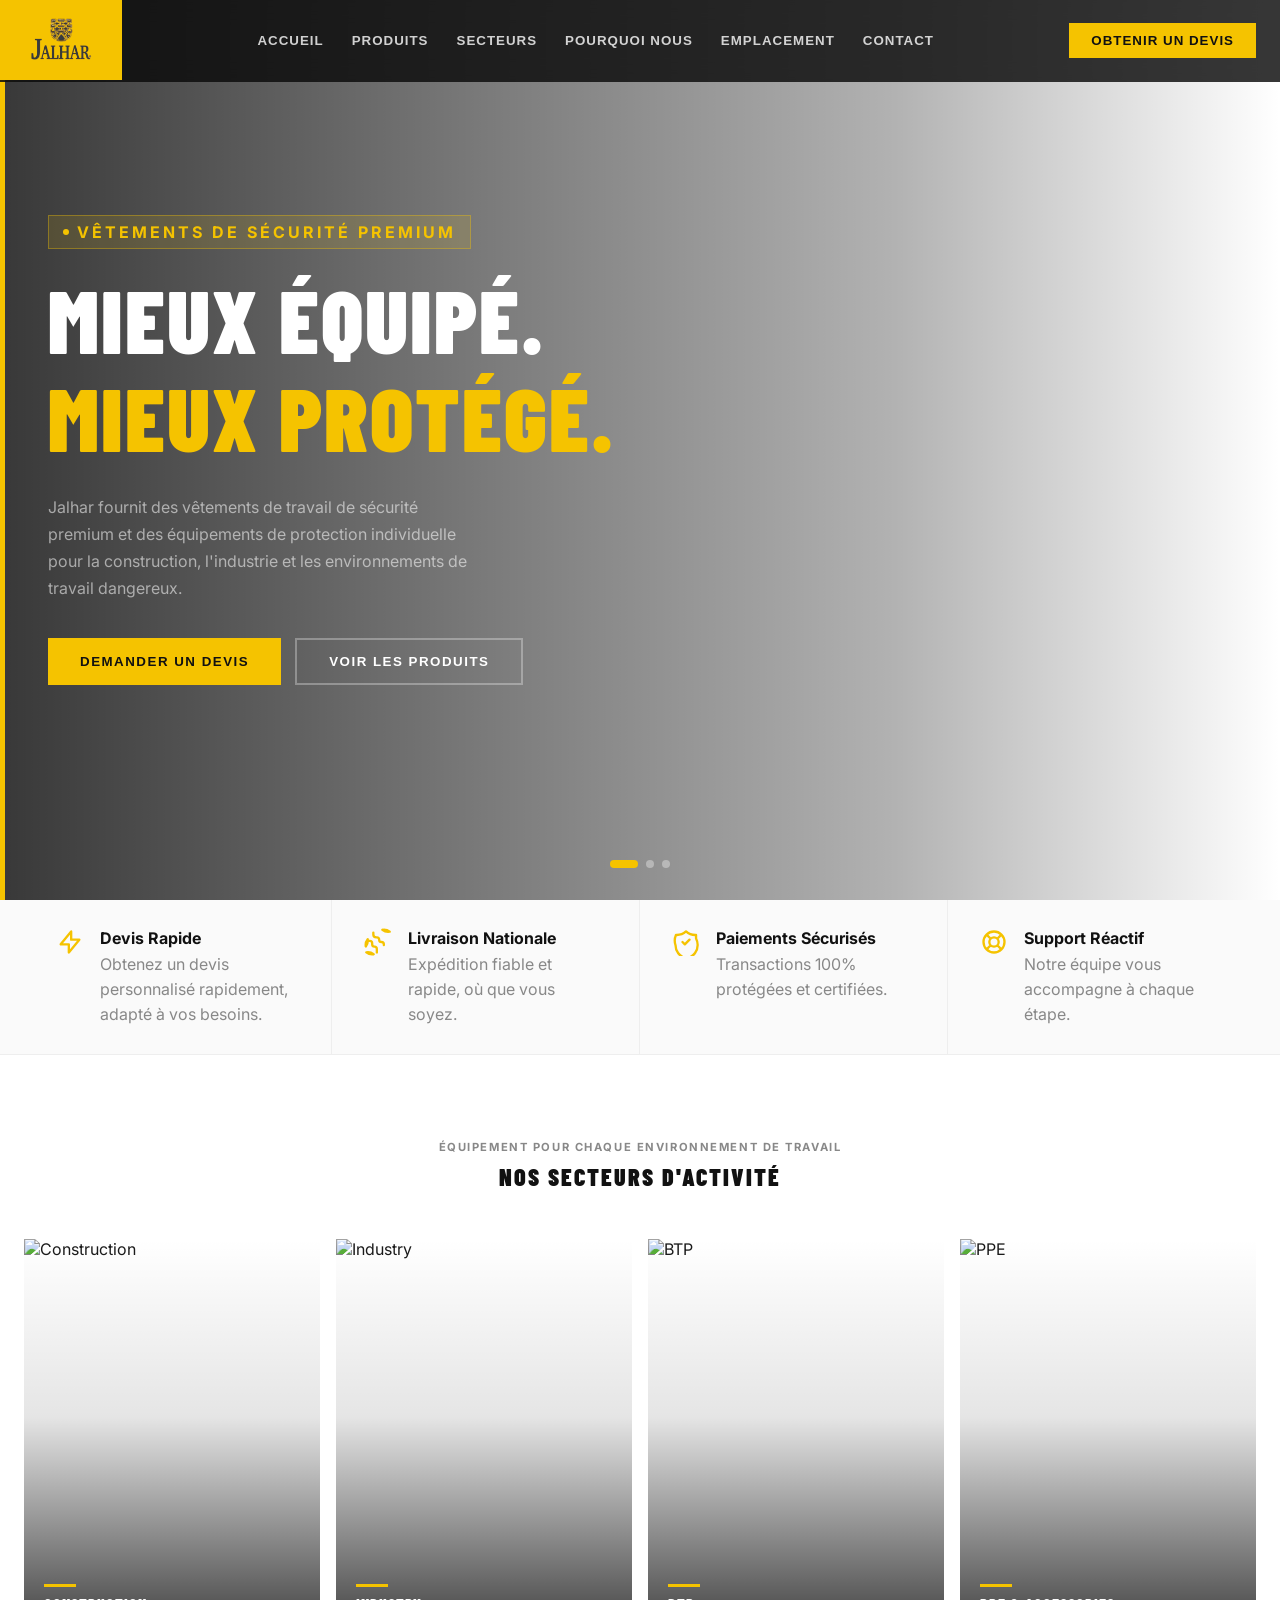
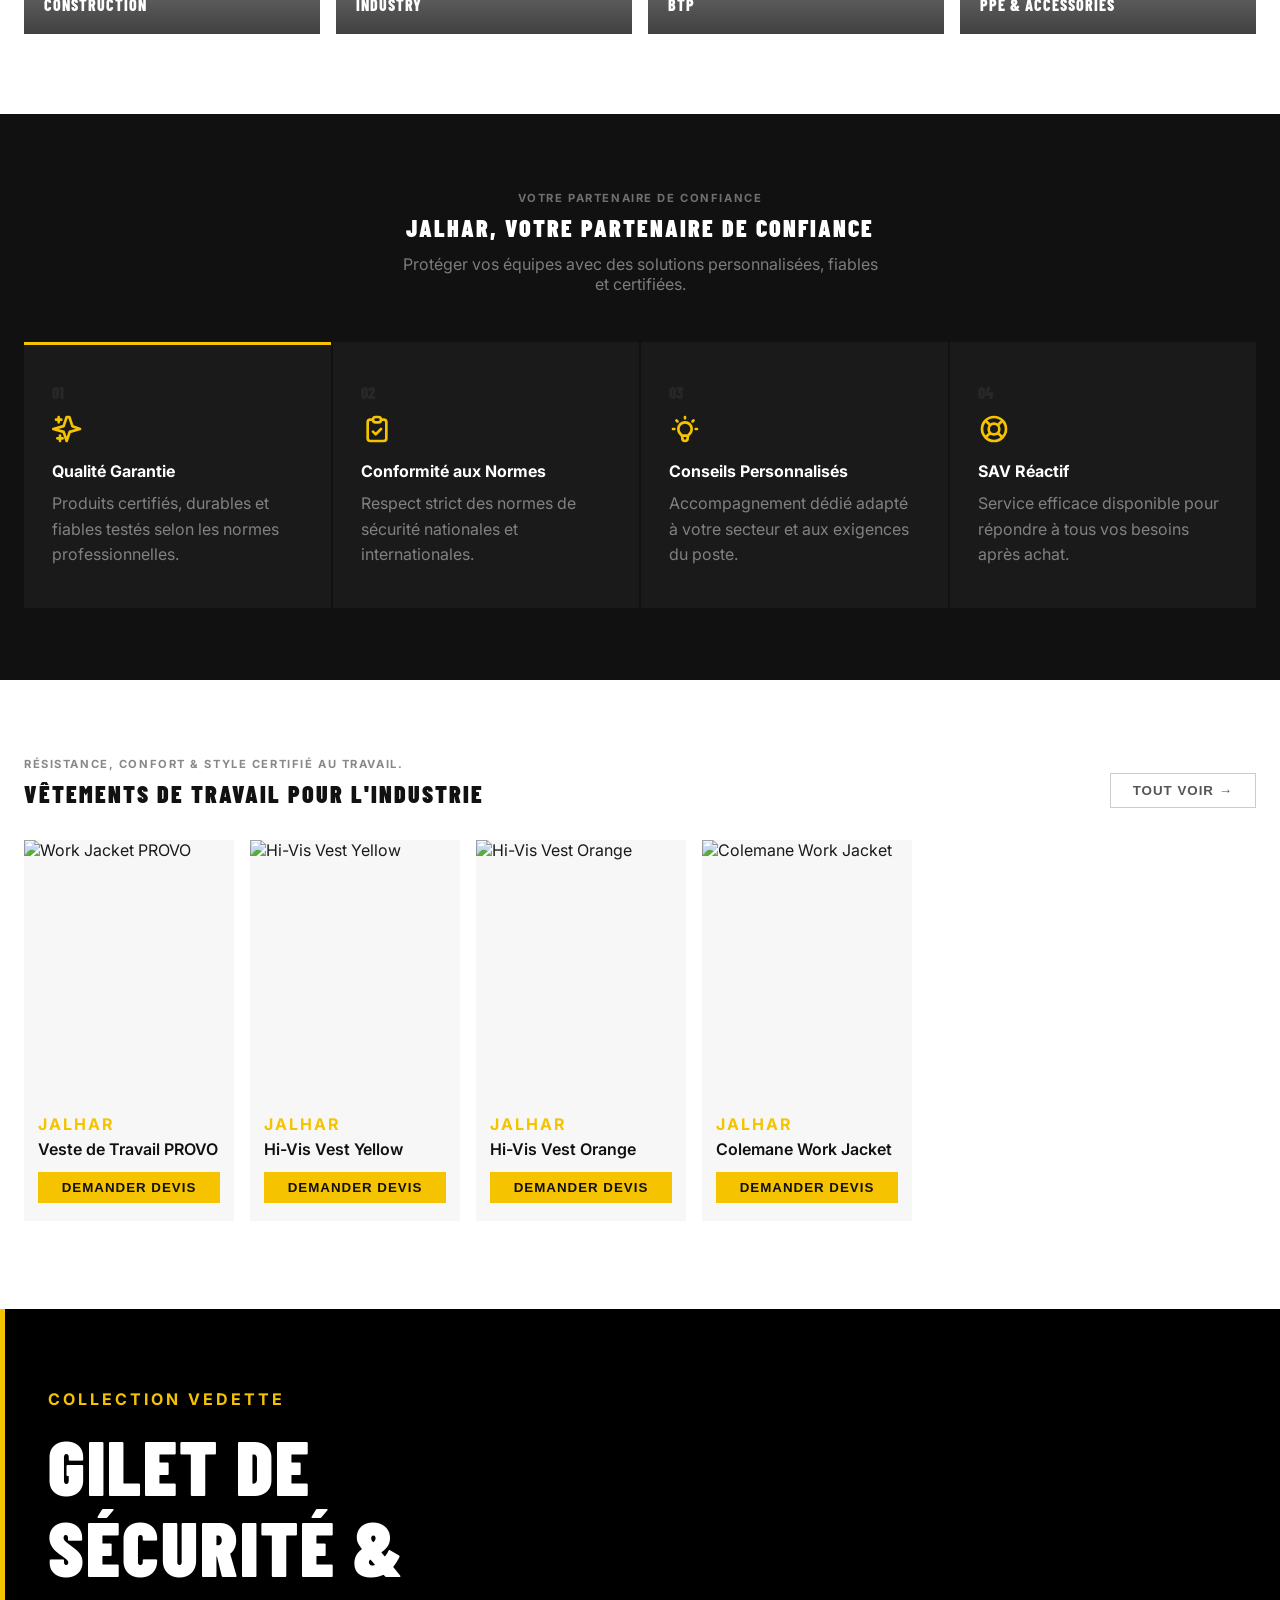
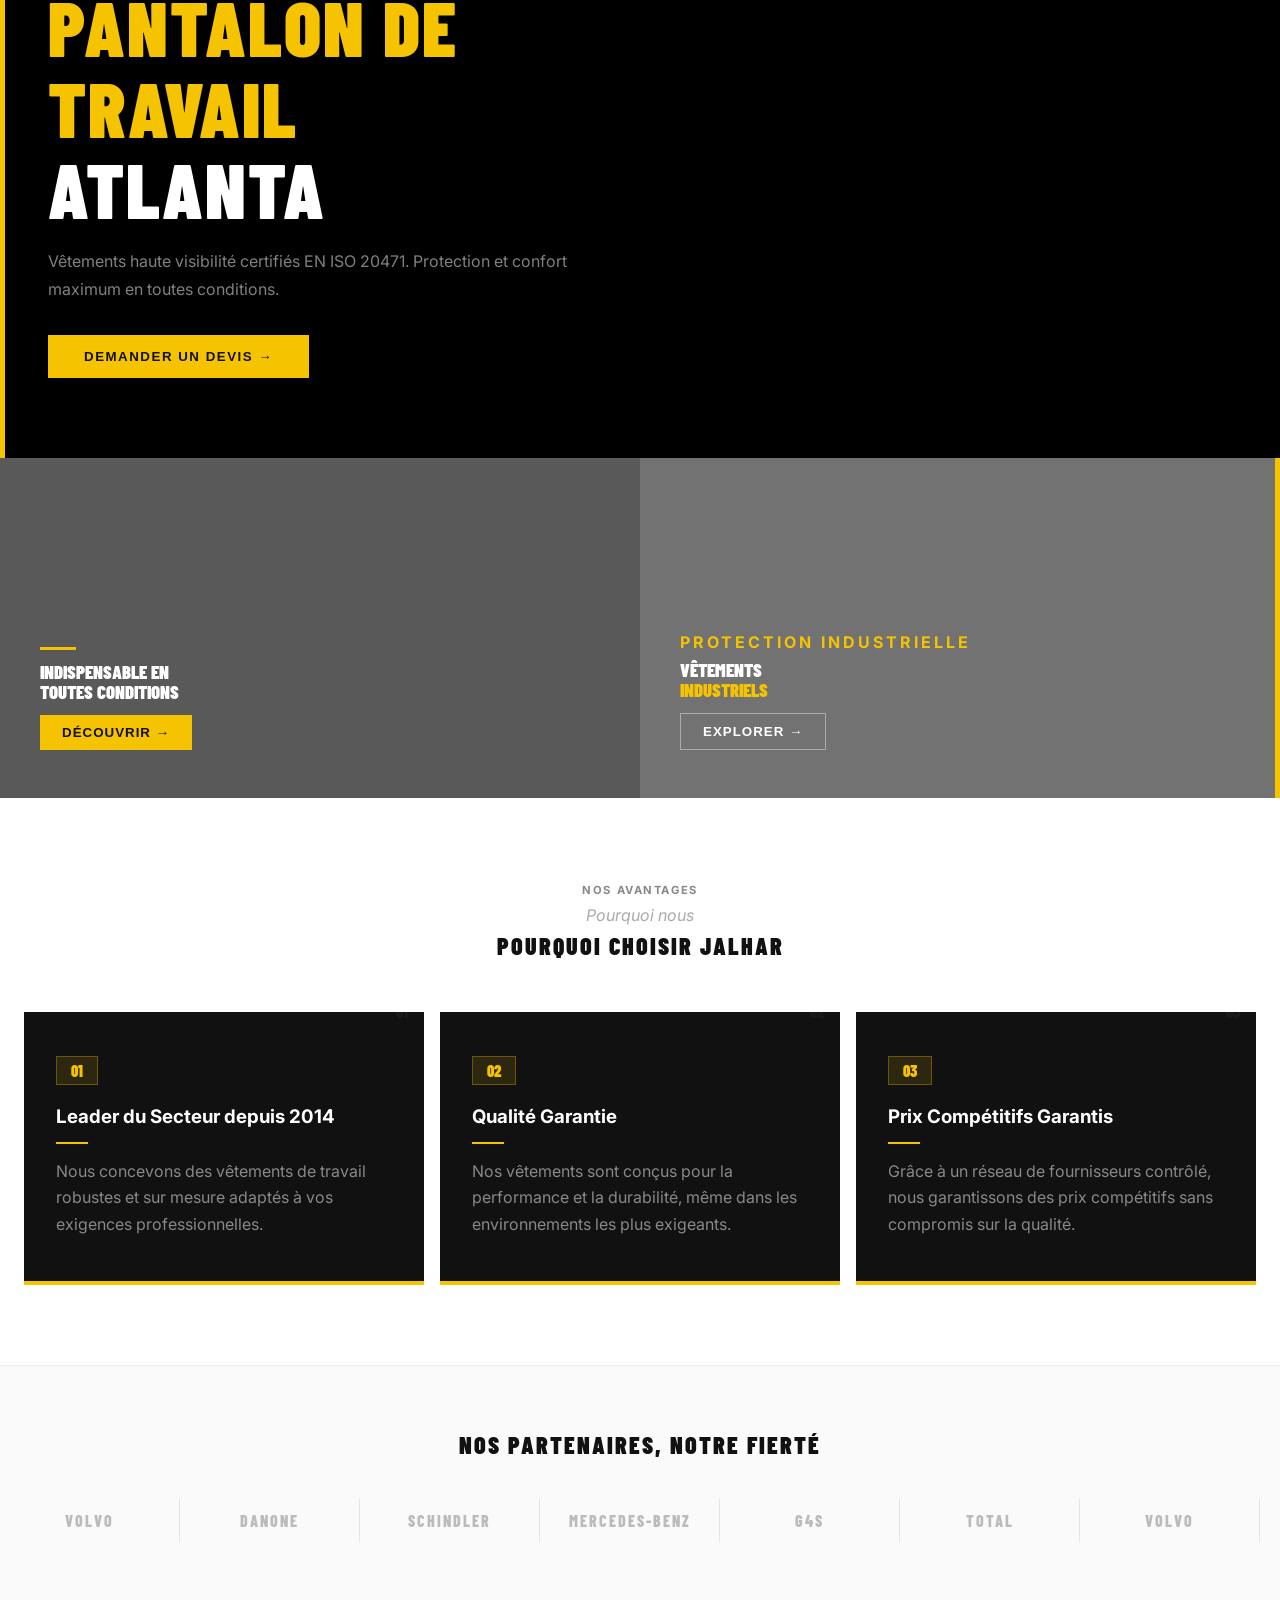
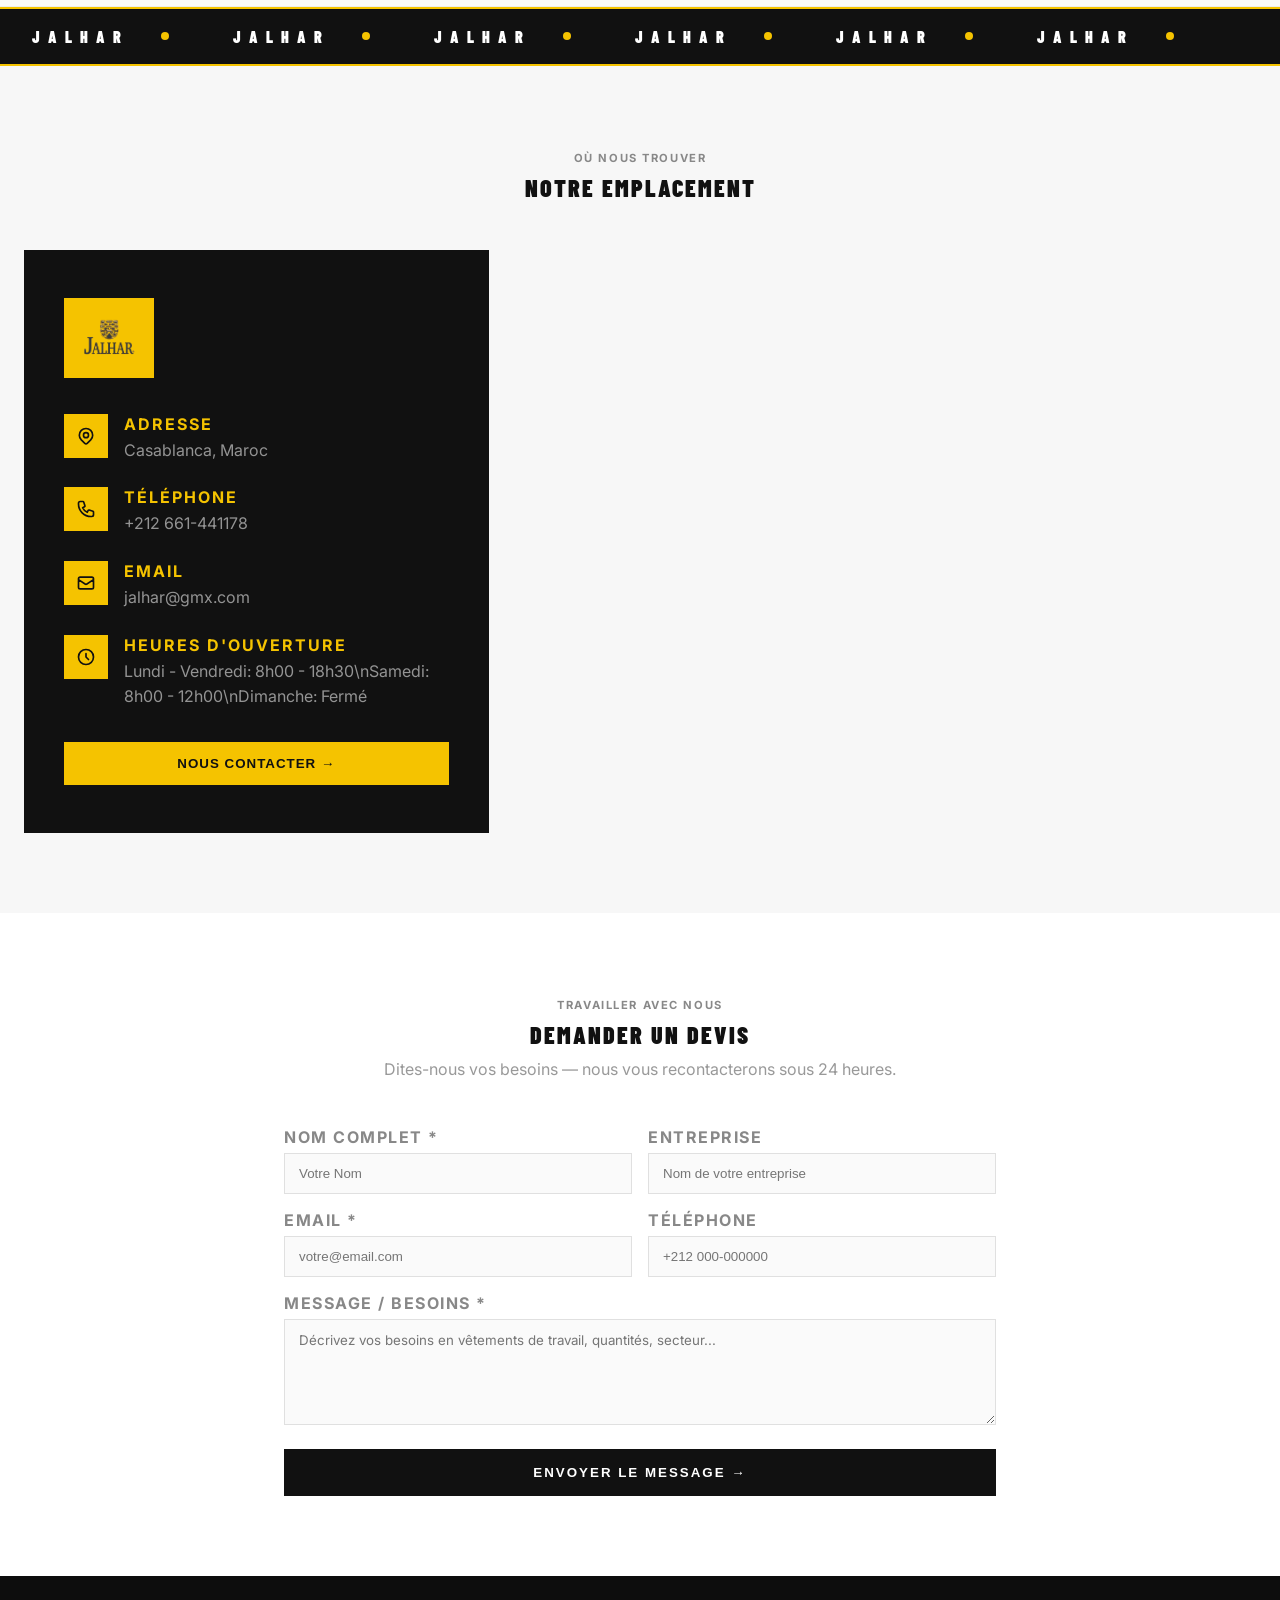
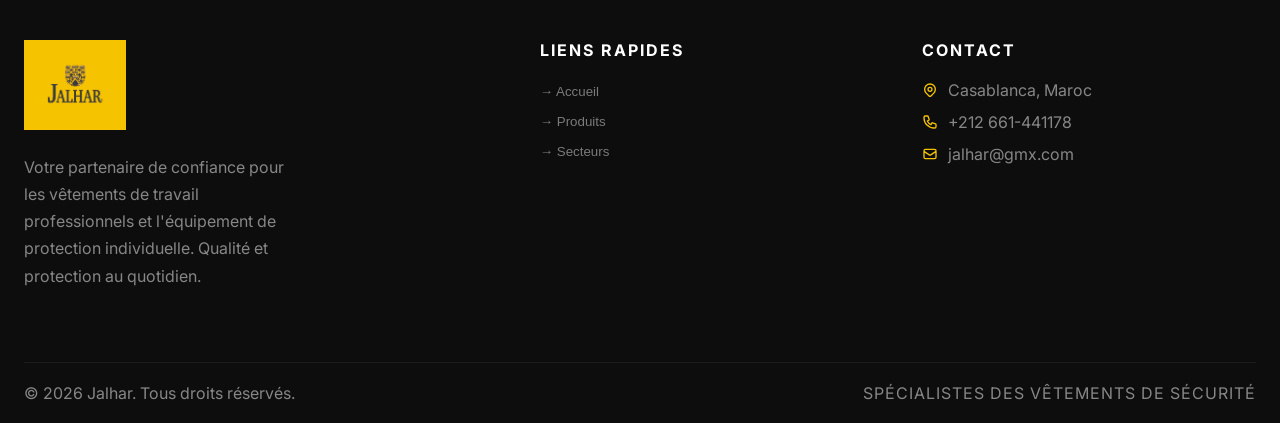
==== jalhar.ma/jalhar.ma/index.html @ 7ac13f66 "Add files via upload" ====
<!DOCTYPE html>
<html lang="fr">
<head>
    <meta charset="UTF-8">
    <meta name="viewport" content="width=device-width, initial-scale=1.0">
    <title>Jalhar – Aperçu des Vêtements de Sécurité</title>
    <link rel="preconnect" href="https://fonts.googleapis.com" />
    <link rel="preconnect" href="https://fonts.gstatic.com" crossorigin />
    <link href="https://fonts.googleapis.com/css2?family=Barlow+Condensed:ital,wght@0,400;0,600;0,700;0,800;0,900;1,700&family=Inter:wght@300;400;500;600;700&display=swap" rel="stylesheet" />
    <style>
        /* CSS from src/index.css */
        * { box-sizing: border-box; margin: 0; padding: 0; }
        html { scroll-behavior: smooth; }
        body {
            font-family: 'Inter', 'Segoe UI', sans-serif;
            background: #fff;
            color: #1a1a1a;
            overflow-x: hidden;
        }

        /* ── Ticker ── */
        @keyframes tickerLeft {
            from { transform: translateX(0); }
            to   { transform: translateX(-50%); }
        }
        .ticker-track { animation: tickerLeft 22s linear infinite; }
        .ticker-track:hover { animation-play-state: paused; }

        /* ── Carousel ── */
        @keyframes logoScroll {
            from { transform: translateX(0); }
            to   { transform: translateX(-50%); }
        }
        .logo-track { animation: logoScroll 28s linear infinite; }

        /* ── Fade up on scroll ── */
        @keyframes fadeUp {
            from { opacity: 0; transform: translateY(24px); }
            to   { opacity: 1; transform: translateY(0); }
        }
        .fade-up { animation: fadeUp .6s ease both; }

        /* ── Product card ── */
        .pcard img { transition: transform .45s ease; }
        .pcard:hover img { transform: scale(1.06); }

        /* ── Hero slide ── */
        .hero-slide { transition: opacity .8s ease; }

        /* Nav underline hover */
        .nav-link { position: relative; }
        .nav-link::after {
            content: '';
            position: absolute;
            bottom: -2px; left: 0;
            width: 0; height: 2px;
            background: #F5C300;
            transition: width .25s;
        }
        .nav-link:hover::after, .nav-link.active::after { width: 100%; }

        /* Section label */
        .sec-label {
            display: inline-block;
            font-size: .7rem;
            font-weight: 700;
            letter-spacing: .14em;
            text-transform: uppercase;
            color: #888;
            margin-bottom: .5rem;
        }

        /* Scrollbar */
        ::-webkit-scrollbar { width: 5px; }
        ::-webkit-scrollbar-thumb { background: #F5C300; }

        @media (max-width: 768px) {
            .hidden-mobile { display: none !important; }
            .burger-btn { display: block !important; }
            .grid-4-2 { grid-template-columns: 1fr !important; }
            .grid-3-1 { grid-template-columns: 1fr !important; }
            .grid-2-1 { grid-template-columns: 1fr !important; }
            .footer-grid { grid-template-columns: 1fr !important; }
            
            /* Spécificités Mobile */
            .hero-section { height: 85vh !important; min-height: 500px !important; }
            .hero-container { padding: 0 24px !important; }
            .hero-title { font-size: clamp(38px, 10vw, 52px) !important; }
            .service-item { border-right: none !important; border-bottom: 1px solid #eee; padding: 20px 24px !important; }
            .service-item:last-child { border-bottom: none; }
            .section-header { margin-bottom: 32px !important; }
            .contact-form-grid { grid-template-columns: 1fr !important; }
        }

        @keyframes pulse { 0%,100%{opacity:1} 50%{opacity:.4} }
    </style>
</head>
<body>

    <!-- NAVBAR -->
    <header id="navbar" style="position: fixed; top: 0; left: 0; right: 0; z-index: 1000; background: rgba(10,10,10,.82); backdrop-filter: blur(10px); border-bottom: 2px solid transparent; transition: all .35s;">
        <div style="maxWidth: 1280px; margin: 0 auto; padding: 0 24px; height: 80px; display: flex; align-items: center; justify-content: space-between;">
            <div style="display: flex; align-items: center; background: #F5C300; height: 100%; padding: 0 25px; margin-left: -24px;">
                <img src="logo.png" alt="JALHAR Logo" style="height: 72px; width: auto; object-fit: contain;">
            </div>
            <nav style="display: flex; gap: 28px;" class="hidden-mobile">
                <button class="nav-link" onclick="scrollToId('home')" style="background: none; border: none; cursor: pointer; color: rgba(255,255,255,.8); fontSize: 13px; font-weight: 600; letter-spacing: 1px; text-transform: uppercase; padding: 4px 0;">Accueil</button>
                <button class="nav-link" onclick="scrollToId('products')" style="background: none; border: none; cursor: pointer; color: rgba(255,255,255,.8); fontSize: 13px; font-weight: 600; letter-spacing: 1px; text-transform: uppercase; padding: 4px 0;">Produits</button>
                <button class="nav-link" onclick="scrollToId('sectors')" style="background: none; border: none; cursor: pointer; color: rgba(255,255,255,.8); fontSize: 13px; font-weight: 600; letter-spacing: 1px; text-transform: uppercase; padding: 4px 0;">Secteurs</button>
                <button class="nav-link" onclick="scrollToId('why-us')" style="background: none; border: none; cursor: pointer; color: rgba(255,255,255,.8); fontSize: 13px; font-weight: 600; letter-spacing: 1px; text-transform: uppercase; padding: 4px 0;">Pourquoi Nous</button>
                <button class="nav-link" onclick="scrollToId('location')" style="background: none; border: none; cursor: pointer; color: rgba(255,255,255,.8); fontSize: 13px; font-weight: 600; letter-spacing: 1px; text-transform: uppercase; padding: 4px 0;">Emplacement</button>
                <button class="nav-link" onclick="scrollToId('contact')" style="background: none; border: none; cursor: pointer; color: rgba(255,255,255,.8); fontSize: 13px; font-weight: 600; letter-spacing: 1px; text-transform: uppercase; padding: 4px 0;">Contact</button>
            </nav>
            <button onclick="scrollToId('contact')" style="background: #F5C300; color: #111; font-weight: 700; fontSize: 12px; letter-spacing: 1px; text-transform: uppercase; border: none; padding: 10px 22px; cursor: pointer;" class="hidden-mobile">Obtenir un Devis</button>
            <button id="burger" style="display: none; background: none; border: none; cursor: pointer; color: #fff; fontSize: 22px;" class="burger-btn">☰</button>
        </div>
        <div id="mobile-menu" style="display: none; background: #111; border-top: 1px solid rgba(255,255,255,.08); max-height: 0; overflow: hidden; transition: max-height 0.3s ease-out;">
            <button onclick="scrollToId('home')" style="display: block; width: 100%; text-align: left; padding: 14px 24px; color: rgba(255,255,255,.8); fontSize: 13px; font-weight: 600; letter-spacing: 1px; text-transform: uppercase; background: none; border: none; border-bottom: 1px solid rgba(255,255,255,.05); cursor: pointer;">Accueil</button>
            <button onclick="scrollToId('products')" style="display: block; width: 100%; text-align: left; padding: 14px 24px; color: rgba(255,255,255,.8); fontSize: 13px; font-weight: 600; letter-spacing: 1px; text-transform: uppercase; background: none; border: none; border-bottom: 1px solid rgba(255,255,255,.05); cursor: pointer;">Produits</button>
            <button onclick="scrollToId('sectors')" style="display: block; width: 100%; text-align: left; padding: 14px 24px; color: rgba(255,255,255,.8); fontSize: 13px; font-weight: 600; letter-spacing: 1px; text-transform: uppercase; background: none; border: none; border-bottom: 1px solid rgba(255,255,255,.05); cursor: pointer;">Secteurs</button>
            <button onclick="scrollToId('why-us')" style="display: block; width: 100%; text-align: left; padding: 14px 24px; color: rgba(255,255,255,.8); fontSize: 13px; font-weight: 600; letter-spacing: 1px; text-transform: uppercase; background: none; border: none; border-bottom: 1px solid rgba(255,255,255,.05); cursor: pointer;">Pourquoi Nous</button>
            <button onclick="scrollToId('location')" style="display: block; width: 100%; text-align: left; padding: 14px 24px; color: rgba(255,255,255,.8); fontSize: 13px; font-weight: 600; letter-spacing: 1px; text-transform: uppercase; background: none; border: none; border-bottom: 1px solid rgba(255,255,255,.05); cursor: pointer;">Emplacement</button>
            <button onclick="scrollToId('contact')" style="display: block; width: 100%; text-align: left; padding: 14px 24px; color: rgba(255,255,255,.8); fontSize: 13px; font-weight: 600; letter-spacing: 1px; text-transform: uppercase; background: none; border: none; border-bottom: 1px solid rgba(255,255,255,.05); cursor: pointer;">Contact</button>
            <div style="padding: 16px;">
                <button onclick="scrollToId('contact')" style="width: 100%; background: #F5C300; color: #111; font-weight: 700; fontSize: 13px; letter-spacing: 1px; text-transform: uppercase; border: none; padding: 12px; cursor: pointer;">Obtenir un Devis</button>
            </div>
        </div>
    </header>

    <!-- HERO -->
    <section id="home" class="hero-section" style="position: relative; height: 100vh; min-height: 560px; overflow: hidden;">
        <div id="hero-slides">
            <div class="hero-slide" style="position: absolute; inset: 0; background-image: url('https://images.pexels.com/photos/8961029/pexels-photo-8961029.jpeg?auto=compress&cs=tinysrgb&fit=crop&h=627&w=1200'); background-size: cover; background-position: center; opacity: 1; transition: opacity .9s ease;"></div>
            <div class="hero-slide" style="position: absolute; inset: 0; background-image: url('https://images.pexels.com/photos/18111488/pexels-photo-18111488.jpeg?auto=compress&cs=tinysrgb&fit=crop&h=627&w=1200'); background-size: cover; background-position: center; opacity: 0; transition: opacity .9s ease;"></div>
            <div class="hero-slide" style="position: absolute; inset: 0; background-image: url('https://images.pexels.com/photos/8961064/pexels-photo-8961064.jpeg?auto=compress&cs=tinysrgb&fit=crop&h=627&w=1200'); background-size: cover; background-position: center; opacity: 0; transition: opacity .9s ease;"></div>
        </div>
        <div style="position: absolute; inset: 0; background: linear-gradient(90deg,rgba(0,0,0,.78) 0%,rgba(0,0,0,.3) 70%,transparent 100%);"></div>
        <div style="position: absolute; left: 0; top: 0; bottom: 0; width: 5px; background: #F5C300;"></div>
        <div style="position: relative; z-index: 2; height: 100%; display: flex; align-items: center;">
            <div class="hero-container" style="max-width: 1280px; margin: 0 auto; padding: 0 48px; width: 100%;">
                <div style="max-width: 640px;">
                    <div style="display: inline-flex; align-items: center; gap: 8px; background: rgba(245,195,0,.12); border: 1px solid rgba(245,195,0,.35); color: #F5C300; fontSize: 11px; font-weight: 700; letter-spacing: 3px; text-transform: uppercase; padding: 6px 14px; margin-bottom: 20px;">
                        <span style="width: 6px; height: 6px; border-radius: 50%; background: #F5C300; animation: pulse 1.5s infinite;"></span>
                        <span id="hero-tag">Vêtements de Sécurité Premium</span>
                    </div>
                    <h1 id="hero-title" class="hero-title" style="font-family: 'Barlow Condensed','Impact',sans-serif; font-weight: 900; font-size: clamp(52px,7vw,96px); line-height: 1.1; color: #fff; text-transform: uppercase; margin-bottom: 28px; letter-spacing: 2px;">
                        <span>MIEUX ÉQUIPÉ.</span>
                        <span style="display: block; color: #F5C300;">MIEUX PROTÉGÉ.</span>
                    </h1>
                    <p style="color: rgba(255,255,255,.55); fontSize: 15px; line-height: 1.7; max-width: 420px; margin-bottom: 36px;">
                        Jalhar fournit des vêtements de travail de sécurité premium et des équipements de protection individuelle pour la construction, l'industrie et les environnements de travail dangereux.
                    </p>
                    <div style="display: flex; gap: 14px; flex-wrap: wrap;">
                        <button onclick="scrollToId('contact')" style="background: #F5C300; color: #111; font-weight: 700; fontSize: 13px; letter-spacing: 1.5px; text-transform: uppercase; border: none; padding: 14px 32px; cursor: pointer;">Demander un Devis</button>
                        <button onclick="scrollToId('products')" style="background: transparent; color: #fff; font-weight: 700; fontSize: 13px; letter-spacing: 1.5px; text-transform: uppercase; border: 2px solid rgba(255,255,255,.3); padding: 14px 32px; cursor: pointer;">Voir les Produits</button>
                    </div>
                </div>
            </div>
        </div>
        <div id="hero-dots" style="position: absolute; bottom: 32px; left: 50%; transform: translateX(-50%); display: flex; gap: 8px; z-index: 3;">
            <button onclick="setSlide(0)" style="width: 28px; height: 8px; border-radius: 4px; border: none; background: #F5C300; cursor: pointer; transition: all .3s;"></button>
            <button onclick="setSlide(1)" style="width: 8px; height: 8px; border-radius: 4px; border: none; background: rgba(255,255,255,.35); cursor: pointer; transition: all .3s;"></button>
            <button onclick="setSlide(2)" style="width: 8px; height: 8px; border-radius: 4px; border: none; background: rgba(255,255,255,.35); cursor: pointer; transition: all .3s;"></button>
        </div>
    </section>

    <!-- SERVICE BAR -->
    <section style="background: #fafafa; border-bottom: 1px solid #eee;">
        <div style="max-width: 1280px; margin: 0 auto; padding: 0 24px;">
            <div style="display: grid; grid-template-columns: repeat(4,1fr); gap: 0;" class="grid-4-2">
                <div class="service-item" style="display: flex; align-items: flex-start; gap: 16px; padding: 28px 32px; border-right: 1px solid #eee;">
                    <svg style="width: 28px; height: 28px; color: #F5C300; flex-shrink: 0;" fill="none" stroke="currentColor" viewBox="0 0 24 24"><path stroke-linecap="round" stroke-linejoin="round" stroke-width="2" d="M13 10V3L4 14h7v7l9-11h-7z"/></svg>
                    <div>
                        <div style="font-weight: 700; fontSize: 14px; color: #111; margin-bottom: 4px;">Devis Rapide</div>
                        <div style="fontSize: 12.5px; color: #888; line-height: 1.55;">Obtenez un devis personnalisé rapidement, adapté à vos besoins.</div>
                    </div>
                </div>
                <div class="service-item" style="display: flex; align-items: flex-start; gap: 16px; padding: 28px 32px; border-right: 1px solid #eee;">
                    <svg style="width: 28px; height: 28px; color: #F5C300; flex-shrink: 0;" fill="none" stroke="currentColor" viewBox="0 0 24 24"><path stroke-linecap="round" stroke-linejoin="round" stroke-width="2" d="M3.055 11H5a2 2 0 012 2v1a2 2 0 002 2 2 2 0 012 2v2.945M8 3.935V5.5A2.5 2.5 0 0010.5 8h.5a2 2 0 012 2 2 2 0 002 2 2 2 0 012 2v.657m8.706-9.942a7.962 7.962 0 011.618 6.23 7.962 7.962 0 01-1.618 6.23M15.772 1.545a7.962 7.962 0 016.231 1.618 7.962 7.962 0 01-6.231-1.618M1.545 15.772a7.962 7.962 0 011.618-6.231 7.962 7.962 0 01-1.618 6.231M8.228 22.455a7.962 7.962 0 01-6.231-1.618 7.962 7.962 0 016.231 1.618"/></svg>
                    <div>
                        <div style="font-weight: 700; fontSize: 14px; color: #111; margin-bottom: 4px;">Livraison Nationale</div>
                        <div style="fontSize: 12.5px; color: #888; line-height: 1.55;">Expédition fiable et rapide, où que vous soyez.</div>
                    </div>
                </div>
                <div class="service-item" style="display: flex; align-items: flex-start; gap: 16px; padding: 28px 32px; border-right: 1px solid #eee;">
                    <svg style="width: 28px; height: 28px; color: #F5C300; flex-shrink: 0;" fill="none" stroke="currentColor" viewBox="0 0 24 24"><path stroke-linecap="round" stroke-linejoin="round" stroke-width="2" d="M9 12l2 2 4-4m5.618-4.016A11.955 11.955 0 0112 2.944a11.955 11.955 0 01-8.618 3.033A12.02 12.02 0 003 14.661c0 5.097 3.308 9.422 7.877 11.002a11.935 11.935 0 003.123 0C18.692 24.083 22 19.758 22 14.661a12.02 12.02 0 00-1.382-5.703z"/></svg>
                    <div>
                        <div style="font-weight: 700; fontSize: 14px; color: #111; margin-bottom: 4px;">Paiements Sécurisés</div>
                        <div style="fontSize: 12.5px; color: #888; line-height: 1.55;">Transactions 100% protégées et certifiées.</div>
                    </div>
                </div>
                <div class="service-item" style="display: flex; align-items: flex-start; gap: 16px; padding: 28px 32px;">
                    <svg style="width: 28px; height: 28px; color: #F5C300; flex-shrink: 0;" fill="none" stroke="currentColor" viewBox="0 0 24 24"><path stroke-linecap="round" stroke-linejoin="round" stroke-width="2" d="M18.364 5.636l-3.536 3.536m0 5.656l3.536 3.536M9.172 9.172L5.636 5.636m3.536 9.192l-3.536 3.536M21 12a9 9 0 11-18 0 9 9 0 0118 0zm-5 0a4 4 0 11-8 0 4 4 0 018 0z"/></svg>
                    <div>
                        <div style="font-weight: 700; fontSize: 14px; color: #111; margin-bottom: 4px;">Support Réactif</div>
                        <div style="fontSize: 12.5px; color: #888; line-height: 1.55;">Notre équipe vous accompagne à chaque étape.</div>
                    </div>
                </div>
            </div>
        </div>
    </section>

    <!-- SECTORS -->
    <section id="sectors" style="padding: 80px 0; background: #fff;">
        <div style="max-width: 1280px; margin: 0 auto; padding: 0 24px;">
            <div style="text-align: center; margin-bottom: 48px;">
                <span class="sec-label">Équipement pour chaque environnement de travail</span>
                <h2 style="font-family: 'Barlow Condensed','Impact',sans-serif; font-weight: 900; fontSize: 38px; text-transform: uppercase; letter-spacing: 2px; color: #111;">NOS SECTEURS D'ACTIVITÉ</h2>
            </div>
            <div style="display: grid; grid-template-columns: repeat(4,1fr); gap: 16px;" class="grid-4-2">
                <div class="pcard" style="position: relative; overflow: hidden; cursor: pointer; aspect-ratio: 3/4;">
                    <img src="https://images.pexels.com/photos/14367425/pexels-photo-14367425.jpeg?auto=compress&cs=tinysrgb&fit=crop&h=1200&w=800" alt="Construction" style="width: 100%; height: 100%; object-fit: cover; display: block;">
                    <div style="position: absolute; inset: 0; background: linear-gradient(to top,rgba(0,0,0,.75) 0%,rgba(0,0,0,.1) 55%,transparent 100%);"></div>
                    <div style="position: absolute; bottom: 0; left: 0; right: 0; padding: 20px 20px;">
                        <div style="width: 32px; height: 3px; background: #F5C300; margin-bottom: 8px;"></div>
                        <div style="font-family: 'Barlow Condensed','Impact',sans-serif; font-weight: 800; fontSize: 20px; color: #fff; text-transform: uppercase; letter-spacing: 1px;">Construction</div>
                    </div>
                </div>
                <div class="pcard" style="position: relative; overflow: hidden; cursor: pointer; aspect-ratio: 3/4;">
                    <img src="https://images.pexels.com/photos/29224625/pexels-photo-29224625.jpeg?auto=compress&cs=tinysrgb&fit=crop&h=627&w=1200" alt="Industry" style="width: 100%; height: 100%; object-fit: cover; display: block;">
                    <div style="position: absolute; inset: 0; background: linear-gradient(to top,rgba(0,0,0,.75) 0%,rgba(0,0,0,.1) 55%,transparent 100%);"></div>
                    <div style="position: absolute; bottom: 0; left: 0; right: 0; padding: 20px 20px;">
                        <div style="width: 32px; height: 3px; background: #F5C300; margin-bottom: 8px;"></div>
                        <div style="font-family: 'Barlow Condensed','Impact',sans-serif; font-weight: 800; fontSize: 20px; color: #fff; text-transform: uppercase; letter-spacing: 1px;">Industry</div>
                    </div>
                </div>
                <div class="pcard" style="position: relative; overflow: hidden; cursor: pointer; aspect-ratio: 3/4;">
                    <img src="https://images.pexels.com/photos/14367421/pexels-photo-14367421.jpeg?auto=compress&cs=tinysrgb&fit=crop&h=1200&w=800" alt="BTP" style="width: 100%; height: 100%; object-fit: cover; display: block;">
                    <div style="position: absolute; inset: 0; background: linear-gradient(to top,rgba(0,0,0,.75) 0%,rgba(0,0,0,.1) 55%,transparent 100%);"></div>
                    <div style="position: absolute; bottom: 0; left: 0; right: 0; padding: 20px 20px;">
                        <div style="width: 32px; height: 3px; background: #F5C300; margin-bottom: 8px;"></div>
                        <div style="font-family: 'Barlow Condensed','Impact',sans-serif; font-weight: 800; fontSize: 20px; color: #fff; text-transform: uppercase; letter-spacing: 1px;">BTP</div>
                    </div>
                </div>
                <div class="pcard" style="position: relative; overflow: hidden; cursor: pointer; aspect-ratio: 3/4;">
                    <img src="https://images.pexels.com/photos/8961064/pexels-photo-8961064.jpeg?auto=compress&cs=tinysrgb&fit=crop&h=627&w=1200" alt="PPE" style="width: 100%; height: 100%; object-fit: cover; display: block;">
                    <div style="position: absolute; inset: 0; background: linear-gradient(to top,rgba(0,0,0,.75) 0%,rgba(0,0,0,.1) 55%,transparent 100%);"></div>
                    <div style="position: absolute; bottom: 0; left: 0; right: 0; padding: 20px 20px;">
                        <div style="width: 32px; height: 3px; background: #F5C300; margin-bottom: 8px;"></div>
                        <div style="font-family: 'Barlow Condensed','Impact',sans-serif; font-weight: 800; fontSize: 20px; color: #fff; text-transform: uppercase; letter-spacing: 1px;">PPE & Accessories</div>
                    </div>
                </div>
            </div>
        </div>
    </section>

    <!-- TRUST SECTION -->
    <section style="background: #111; padding: 72px 0;">
        <div style="max-width: 1280px; margin: 0 auto; padding: 0 24px;">
            <div style="text-align: center; margin-bottom: 48px;">
                <span class="sec-label" style="color: rgba(255,255,255,.4);">Votre partenaire de confiance</span>
                <h2 style="font-family: 'Barlow Condensed','Impact',sans-serif; font-weight: 900; fontSize: 36px; text-transform: uppercase; letter-spacing: 2px; color: #fff;">JALHAR, VOTRE PARTENAIRE DE CONFIANCE</h2>
                <p style="color: rgba(255,255,255,.45); fontSize: 14px; margin-top: 12px; max-width: 480px; margin: 12px auto 0;">Protéger vos équipes avec des solutions personnalisées, fiables et certifiées.</p>
            </div>
            <div style="display: grid; grid-template-columns: repeat(4,1fr); gap: 2px;" class="grid-4-2">
                <div style="background: #1a1a1a; padding: 40px 28px; border-top: 3px solid #F5C300;">
                    <div style="font-family: 'Barlow Condensed','Impact',sans-serif; font-weight: 900; fontSize: 52px; color: rgba(255,255,255,.06); line-height: 1; margin-bottom: 12px;">01</div>
                    <div style="margin-bottom: 12px; color: #F5C300;">
                        <svg style="width: 32px; height: 32px;" fill="none" stroke="currentColor" viewBox="0 0 24 24"><path stroke-linecap="round" stroke-linejoin="round" stroke-width="2" d="M5 3v4M3 5h4M6 17v4m-2-2h4m5-16l2.286 6.857L21 12l-7.714 2.143L11 21l-2.286-6.857L1 12l7.714-2.143L11 3z"/></svg>
                    </div>
                    <h4 style="font-weight: 700; fontSize: 15px; color: #fff; margin-bottom: 10px;">Qualité Garantie</h4>
                    <p style="fontSize: 13px; color: rgba(255,255,255,.45); line-height: 1.6;">Produits certifiés, durables et fiables testés selon les normes professionnelles.</p>
                </div>
                <div style="background: #1a1a1a; padding: 40px 28px; border-top: 3px solid transparent;">
                    <div style="font-family: 'Barlow Condensed','Impact',sans-serif; font-weight: 900; fontSize: 52px; color: rgba(255,255,255,.06); line-height: 1; margin-bottom: 12px;">02</div>
                    <div style="margin-bottom: 12px; color: #F5C300;">
                        <svg style="width: 32px; height: 32px;" fill="none" stroke="currentColor" viewBox="0 0 24 24"><path stroke-linecap="round" stroke-linejoin="round" stroke-width="2" d="M9 5H7a2 2 0 00-2 2v12a2 2 0 002 2h10a2 2 0 002-2V7a2 2 0 00-2-2h-2M9 5a2 2 0 002 2h2a2 2 0 002-2M9 5a2 2 0 012-2h2a2 2 0 012 2m-6 9l2 2 4-4"/></svg>
                    </div>
                    <h4 style="font-weight: 700; fontSize: 15px; color: #fff; margin-bottom: 10px;">Conformité aux Normes</h4>
                    <p style="fontSize: 13px; color: rgba(255,255,255,.45); line-height: 1.6;">Respect strict des normes de sécurité nationales et internationales.</p>
                </div>
                <div style="background: #1a1a1a; padding: 40px 28px; border-top: 3px solid transparent;">
                    <div style="font-family: 'Barlow Condensed','Impact',sans-serif; font-weight: 900; fontSize: 52px; color: rgba(255,255,255,.06); line-height: 1; margin-bottom: 12px;">03</div>
                    <div style="margin-bottom: 12px; color: #F5C300;">
                        <svg style="width: 32px; height: 32px;" fill="none" stroke="currentColor" viewBox="0 0 24 24"><path stroke-linecap="round" stroke-linejoin="round" stroke-width="2" d="M9.663 17h4.673M12 3v1m6.364 1.636l-.707.707M21 12h-1M4 12H3m3.343-5.657l-.707-.707m2.828 9.9a5 5 0 117.072 0l-.548.547A3.374 3.374 0 0014 18.469V19a2 2 0 11-4 0v-.531c0-.895-.356-1.754-.988-2.386l-.548-.547z"/></svg>
                    </div>
                    <h4 style="font-weight: 700; fontSize: 15px; color: #fff; margin-bottom: 10px;">Conseils Personnalisés</h4>
                    <p style="fontSize: 13px; color: rgba(255,255,255,.45); line-height: 1.6;">Accompagnement dédié adapté à votre secteur et aux exigences du poste.</p>
                </div>
                <div style="background: #1a1a1a; padding: 40px 28px; border-top: 3px solid transparent;">
                    <div style="font-family: 'Barlow Condensed','Impact',sans-serif; font-weight: 900; fontSize: 52px; color: rgba(255,255,255,.06); line-height: 1; margin-bottom: 12px;">04</div>
                    <div style="margin-bottom: 12px; color: #F5C300;">
                        <svg style="width: 32px; height: 32px;" fill="none" stroke="currentColor" viewBox="0 0 24 24"><path stroke-linecap="round" stroke-linejoin="round" stroke-width="2" d="M18.364 5.636l-3.536 3.536m0 5.656l3.536 3.536M9.172 9.172L5.636 5.636m3.536 9.192l-3.536 3.536M21 12a9 9 0 11-18 0 9 9 0 0118 0zm-5 0a4 4 0 11-8 0 4 4 0 018 0z"/></svg>
                    </div>
                    <h4 style="font-weight: 700; fontSize: 15px; color: #fff; margin-bottom: 10px;">SAV Réactif</h4>
                    <p style="fontSize: 13px; color: rgba(255,255,255,.45); line-height: 1.6;">Service efficace disponible pour répondre à tous vos besoins après achat.</p>
                </div>
            </div>
        </div>
    </section>

    <!-- INDUSTRY PRODUCTS -->
    <section id="products" style="background: #fff; padding: 72px 0;">
        <div style="max-width: 1280px; margin: 0 auto; padding: 0 24px;">
            <div style="display: flex; align-items: flex-end; justify-content: space-between; margin-bottom: 32px; flex-wrap: wrap; gap: 16px;">
                <div>
                    <span class="sec-label">Résistance, Confort & Style Certifié au Travail.</span>
                    <h2 style="font-family: 'Barlow Condensed','Impact',sans-serif; font-weight: 900; fontSize: 32px; text-transform: uppercase; letter-spacing: 2px; color: #111;">VÊTEMENTS DE TRAVAIL POUR L'INDUSTRIE</h2>
                </div>
                <button onclick="scrollToId('contact')" style="background: none; border: 1.5px solid #ccc; color: #555; fontSize: 12px; font-weight: 700; letter-spacing: 1px; text-transform: uppercase; padding: 9px 22px; cursor: pointer;">Tout Voir →</button>
            </div>
        </div>
        <div style="overflow-x: auto; padding-bottom: 16px; scrollbar-width: none;">
            <div style="display: flex; gap: 16px; padding-left: max(24px,(100vw - 1280px)/2 + 24px); padding-right: 24px; width: max-content;">
                <!-- Product Cards -->
                <div class="pcard" style="width: 210px; flex-shrink: 0; cursor: pointer; background: #f7f7f7;">
                    <div style="overflow: hidden; height: 260px;">
                        <img src="https://images.pexels.com/photos/8487362/pexels-photo-8487362.jpeg?auto=compress&cs=tinysrgb&fit=crop&h=1200&w=800" alt="Work Jacket PROVO" style="width: 100%; height: 100%; object-fit: cover; display: block;">
                    </div>
                    <div style="padding: 14px 14px 18px;">
                        <div style="fontSize: 11px; font-weight: 700; letter-spacing: 2px; text-transform: uppercase; color: #F5C300; margin-bottom: 4px;">Jalhar</div>
                        <div style="fontSize: 13px; font-weight: 600; color: #111; line-height: 1.4;">Veste de Travail PROVO</div>
                        <button onclick="scrollToId('contact')" style="margin-top: 12px; width: 100%; background: #F5C300; color: #111; border: none; font-weight: 700; fontSize: 11px; letter-spacing: 1px; text-transform: uppercase; padding: 8px; cursor: pointer;">Demander Devis</button>
                    </div>
                </div>
                <div class="pcard" style="width: 210px; flex-shrink: 0; cursor: pointer; background: #f7f7f7;">
                    <div style="overflow: hidden; height: 260px;">
                        <img src="https://images.pexels.com/photos/8487797/pexels-photo-8487797.jpeg?auto=compress&cs=tinysrgb&fit=crop&h=1200&w=800" alt="Hi-Vis Vest Yellow" style="width: 100%; height: 100%; object-fit: cover; display: block;">
                    </div>
                    <div style="padding: 14px 14px 18px;">
                        <div style="fontSize: 11px; font-weight: 700; letter-spacing: 2px; text-transform: uppercase; color: #F5C300; margin-bottom: 4px;">Jalhar</div>
                        <div style="fontSize: 13px; font-weight: 600; color: #111; line-height: 1.4;">Hi-Vis Vest Yellow</div>
                        <button onclick="scrollToId('contact')" style="margin-top: 12px; width: 100%; background: #F5C300; color: #111; border: none; font-weight: 700; fontSize: 11px; letter-spacing: 1px; text-transform: uppercase; padding: 8px; cursor: pointer;">Demander Devis</button>
                    </div>
                </div>
                <div class="pcard" style="width: 210px; flex-shrink: 0; cursor: pointer; background: #f7f7f7;">
                    <div style="overflow: hidden; height: 260px;">
                        <img src="https://images.pexels.com/photos/8487396/pexels-photo-8487396.jpeg?auto=compress&cs=tinysrgb&fit=crop&h=1200&w=800" alt="Hi-Vis Vest Orange" style="width: 100%; height: 100%; object-fit: cover; display: block;">
                    </div>
                    <div style="padding: 14px 14px 18px;">
                        <div style="fontSize: 11px; font-weight: 700; letter-spacing: 2px; text-transform: uppercase; color: #F5C300; margin-bottom: 4px;">Jalhar</div>
                        <div style="fontSize: 13px; font-weight: 600; color: #111; line-height: 1.4;">Hi-Vis Vest Orange</div>
                        <button onclick="scrollToId('contact')" style="margin-top: 12px; width: 100%; background: #F5C300; color: #111; border: none; font-weight: 700; fontSize: 11px; letter-spacing: 1px; text-transform: uppercase; padding: 8px; cursor: pointer;">Demander Devis</button>
                    </div>
                </div>
                <div class="pcard" style="width: 210px; flex-shrink: 0; cursor: pointer; background: #f7f7f7;">
                    <div style="overflow: hidden; height: 260px;">
                        <img src="https://images.pexels.com/photos/8486913/pexels-photo-8486913.jpeg?auto=compress&cs=tinysrgb&fit=crop&h=1200&w=800" alt="Colemane Work Jacket" style="width: 100%; height: 100%; object-fit: cover; display: block;">
                    </div>
                    <div style="padding: 14px 14px 18px;">
                        <div style="fontSize: 11px; font-weight: 700; letter-spacing: 2px; text-transform: uppercase; color: #F5C300; margin-bottom: 4px;">Jalhar</div>
                        <div style="fontSize: 13px; font-weight: 600; color: #111; line-height: 1.4;">Colemane Work Jacket</div>
                        <button onclick="scrollToId('contact')" style="margin-top: 12px; width: 100%; background: #F5C300; color: #111; border: none; font-weight: 700; fontSize: 11px; letter-spacing: 1px; text-transform: uppercase; padding: 8px; cursor: pointer;">Demander Devis</button>
                    </div>
                </div>
                <!-- ... more products ... -->
            </div>
        </div>
    </section>

    <!-- FEATURE BANNER -->
    <section style="position: relative; overflow: hidden; background: #000; padding: 80px 0; min-height: 420px; display: flex; align-items: center;">
        <div style="position: absolute; inset: 0; background-image: url(https://images.pexels.com/photos/8961029/pexels-photo-8961029.jpeg?auto=compress&cs=tinysrgb&fit=crop&h=627&w=1200); background-size: cover; background-position: center right; opacity: .18;"></div>
        <div style="position: absolute; left: 0; top: 0; bottom: 0; width: 5px; background: #F5C300;"></div>
        <div style="position: relative; z-index: 2; max-width: 1280px; margin: 0 auto; padding: 0 48px; width: 100%;">
            <div style="max-width: 540px;">
                <span style="fontSize: 11px; font-weight: 700; letter-spacing: 3px; text-transform: uppercase; color: #F5C300;">Collection Vedette</span>
                <h2 style="font-family: 'Barlow Condensed','Impact',sans-serif; font-weight: 900; font-size: clamp(48px,6vw,80px); line-height: 1.05; color: #fff; text-transform: uppercase; letter-spacing: 2px; margin: 16px 0 20px;">GILET DE SÉCURITÉ &<br /><span style="color: #F5C300;">PANTALON DE TRAVAIL</span><br />ATLANTA</h2>
                <p style="color: rgba(255,255,255,.5); fontSize: 14px; line-height: 1.7; margin-bottom: 32px;">Vêtements haute visibilité certifiés EN ISO 20471. Protection et confort maximum en toutes conditions.</p>
                <button onclick="scrollToId('contact')" style="background: #F5C300; color: #111; font-weight: 700; fontSize: 13px; letter-spacing: 1.5px; text-transform: uppercase; border: none; padding: 14px 36px; cursor: pointer;">Demander un Devis →</button>
            </div>
        </div>
    </section>

    <!-- PROMO BANNERS -->
    <section style="display: grid; grid-template-columns: 1fr 1fr;" class="grid-2-1">
        <div style="position: relative; overflow: hidden; background-image: url(https://images.pexels.com/photos/18111488/pexels-photo-18111488.jpeg?auto=compress&cs=tinysrgb&fit=crop&h=627&w=1200); background-size: cover; background-position: center; min-height: 340px;">
            <div style="position: absolute; inset: 0; background: rgba(0,0,0,.65);"></div>
            <div style="position: relative; z-index: 1; padding: 48px 40px; height: 100%; display: flex; flex-direction: column; justify-content: flex-end;">
                <div style="width: 36px; height: 3px; background: #F5C300; margin-bottom: 12px;"></div>
                <h3 style="font-family: 'Barlow Condensed','Impact',sans-serif; font-weight: 900; fontSize: 32px; color: #fff; text-transform: uppercase; line-height: 1.1; margin-bottom: 12px;">INDISPENSABLE EN<br />TOUTES CONDITIONS</h3>
                <button onclick="scrollToId('contact')" style="align-self: flex-start; background: #F5C300; color: #111; font-weight: 700; fontSize: 11px; letter-spacing: 1px; text-transform: uppercase; border: none; padding: 10px 22px; cursor: pointer;">Découvrir →</button>
            </div>
        </div>
        <div style="position: relative; overflow: hidden; background-image: url(https://images.pexels.com/photos/8961064/pexels-photo-8961064.jpeg?auto=compress&cs=tinysrgb&fit=crop&h=627&w=1200); background-size: cover; background-position: center; min-height: 340px;">
            <div style="position: absolute; inset: 0; background: rgba(20,20,20,.6);"></div>
            <div style="position: absolute; top: 0; right: 0; width: 5px; height: 100%; background: #F5C300;"></div>
            <div style="position: relative; z-index: 1; padding: 48px 40px; height: 100%; display: flex; flex-direction: column; justify-content: flex-end;">
                <span style="fontSize: 10px; font-weight: 700; letter-spacing: 3px; text-transform: uppercase; color: #F5C300; margin-bottom: 8px;">Protection Industrielle</span>
                <h3 style="font-family: 'Barlow Condensed','Impact',sans-serif; font-weight: 900; fontSize: 32px; color: #fff; text-transform: uppercase; line-height: 1.1; margin-bottom: 12px;">VÊTEMENTS<br /><span style="color: #F5C300;">INDUSTRIELS</span></h3>
                <button onclick="scrollToId('contact')" style="align-self: flex-start; background: transparent; color: #fff; font-weight: 700; fontSize: 11px; letter-spacing: 1px; text-transform: uppercase; border: 1.5px solid rgba(255,255,255,.4); padding: 10px 22px; cursor: pointer;">Explorer →</button>
            </div>
        </div>
    </section>

    <!-- WHY US -->
    <section id="why-us" style="background: #fff; padding: 80px 0;">
        <div style="max-width: 1280px; margin: 0 auto; padding: 0 24px;">
            <div style="text-align: center; margin-bottom: 52px;">
                <span class="sec-label">Nos avantages</span>
                <p style="fontSize: 13px; color: #aaa; font-style: italic; margin-bottom: 6px;">Pourquoi nous</p>
                <h2 style="font-family: 'Barlow Condensed','Impact',sans-serif; font-weight: 900; fontSize: 38px; text-transform: uppercase; letter-spacing: 2px; color: #111;">POURQUOI CHOISIR JALHAR</h2>
            </div>
            <div style="display: grid; grid-template-columns: repeat(3,1fr); gap: 16px;" class="grid-3-1">
                <div style="background: #111; padding: 44px 32px; position: relative; overflow: hidden; border-bottom: 4px solid #F5C300;">
                    <div style="position: absolute; top: -8px; right: 16px; font-family: 'Barlow Condensed','Impact',sans-serif; font-weight: 900; fontSize: 100px; color: rgba(255,255,255,.04); line-height: 1; user-select: none;">01</div>
                    <div style="position: relative; z-index: 1;">
                        <div style="display: inline-block; font-family: 'Barlow Condensed','Impact',sans-serif; font-weight: 900; fontSize: 18px; color: #F5C300; background: rgba(245,195,0,.12); border: 1px solid rgba(245,195,0,.3); padding: 4px 14px; margin-bottom: 20px;">01</div>
                        <h3 style="font-weight: 700; fontSize: 18px; color: #fff; margin-bottom: 14px;">Leader du Secteur depuis 2014</h3>
                        <div style="width: 32px; height: 2px; background: #F5C300; margin-bottom: 14px;"></div>
                        <p style="fontSize: 13.5px; color: rgba(255,255,255,.5); line-height: 1.65;">Nous concevons des vêtements de travail robustes et sur mesure adaptés à vos exigences professionnelles.</p>
                    </div>
                </div>
                <!-- ... more why us cards ... -->
                <div style="background: #111; padding: 44px 32px; position: relative; overflow: hidden; border-bottom: 4px solid #F5C300;">
                    <div style="position: absolute; top: -8px; right: 16px; font-family: 'Barlow Condensed','Impact',sans-serif; font-weight: 900; fontSize: 100px; color: rgba(255,255,255,.04); line-height: 1; user-select: none;">02</div>
                    <div style="position: relative; z-index: 1;">
                        <div style="display: inline-block; font-family: 'Barlow Condensed','Impact',sans-serif; font-weight: 900; fontSize: 18px; color: #F5C300; background: rgba(245,195,0,.12); border: 1px solid rgba(245,195,0,.3); padding: 4px 14px; margin-bottom: 20px;">02</div>
                        <h3 style="font-weight: 700; fontSize: 18px; color: #fff; margin-bottom: 14px;">Qualité Garantie</h3>
                        <div style="width: 32px; height: 2px; background: #F5C300; margin-bottom: 14px;"></div>
                        <p style="fontSize: 13.5px; color: rgba(255,255,255,.5); line-height: 1.65;">Nos vêtements sont conçus pour la performance et la durabilité, même dans les environnements les plus exigeants.</p>
                    </div>
                </div>
                <div style="background: #111; padding: 44px 32px; position: relative; overflow: hidden; border-bottom: 4px solid #F5C300;">
                    <div style="position: absolute; top: -8px; right: 16px; font-family: 'Barlow Condensed','Impact',sans-serif; font-weight: 900; fontSize: 100px; color: rgba(255,255,255,.04); line-height: 1; user-select: none;">03</div>
                    <div style="position: relative; z-index: 1;">
                        <div style="display: inline-block; font-family: 'Barlow Condensed','Impact',sans-serif; font-weight: 900; fontSize: 18px; color: #F5C300; background: rgba(245,195,0,.12); border: 1px solid rgba(245,195,0,.3); padding: 4px 14px; margin-bottom: 20px;">03</div>
                        <h3 style="font-weight: 700; fontSize: 18px; color: #fff; margin-bottom: 14px;">Prix Compétitifs Garantis</h3>
                        <div style="width: 32px; height: 2px; background: #F5C300; margin-bottom: 14px;"></div>
                        <p style="fontSize: 13.5px; color: rgba(255,255,255,.5); line-height: 1.65;">Grâce à un réseau de fournisseurs contrôlé, nous garantissons des prix compétitifs sans compromis sur la qualité.</p>
                    </div>
                </div>
            </div>
        </div>
    </section>

    <!-- PARTNERS -->
    <section style="background: #fafafa; padding: 64px 0; border-top: 1px solid #eee; border-bottom: 1px solid #eee; overflow: hidden;">
        <div style="max-width: 1280px; margin: 0 auto; padding: 0 24px; text-align: center; margin-bottom: 40px;">
            <h2 style="font-family: 'Barlow Condensed','Impact',sans-serif; font-weight: 900; fontSize: 32px; text-transform: uppercase; letter-spacing: 2px; color: #111;">NOS PARTENAIRES, NOTRE FIERTÉ</h2>
        </div>
        <div style="overflow: hidden;">
            <div class="logo-track" style="display: flex; gap: 0; width: max-content;">
                <div style="width: 180px; flex-shrink: 0; display: flex; align-items: center; justify-content: center; border-right: 1px solid #e5e5e5; padding: 12px 24px;"><span style="font-family: 'Barlow Condensed','Impact',sans-serif; font-weight: 800; fontSize: 15px; letter-spacing: 2px; color: #bbb; text-transform: uppercase;">VOLVO</span></div>
                <div style="width: 180px; flex-shrink: 0; display: flex; align-items: center; justify-content: center; border-right: 1px solid #e5e5e5; padding: 12px 24px;"><span style="font-family: 'Barlow Condensed','Impact',sans-serif; font-weight: 800; fontSize: 15px; letter-spacing: 2px; color: #bbb; text-transform: uppercase;">DANONE</span></div>
                <div style="width: 180px; flex-shrink: 0; display: flex; align-items: center; justify-content: center; border-right: 1px solid #e5e5e5; padding: 12px 24px;"><span style="font-family: 'Barlow Condensed','Impact',sans-serif; font-weight: 800; fontSize: 15px; letter-spacing: 2px; color: #bbb; text-transform: uppercase;">SCHINDLER</span></div>
                <div style="width: 180px; flex-shrink: 0; display: flex; align-items: center; justify-content: center; border-right: 1px solid #e5e5e5; padding: 12px 24px;"><span style="font-family: 'Barlow Condensed','Impact',sans-serif; font-weight: 800; fontSize: 15px; letter-spacing: 2px; color: #bbb; text-transform: uppercase;">MERCEDES-BENZ</span></div>
                <div style="width: 180px; flex-shrink: 0; display: flex; align-items: center; justify-content: center; border-right: 1px solid #e5e5e5; padding: 12px 24px;"><span style="font-family: 'Barlow Condensed','Impact',sans-serif; font-weight: 800; fontSize: 15px; letter-spacing: 2px; color: #bbb; text-transform: uppercase;">G4S</span></div>
                <div style="width: 180px; flex-shrink: 0; display: flex; align-items: center; justify-content: center; border-right: 1px solid #e5e5e5; padding: 12px 24px;"><span style="font-family: 'Barlow Condensed','Impact',sans-serif; font-weight: 800; fontSize: 15px; letter-spacing: 2px; color: #bbb; text-transform: uppercase;">TOTAL</span></div>
                <!-- Duplicate for infinite scroll effect -->
                <div style="width: 180px; flex-shrink: 0; display: flex; align-items: center; justify-content: center; border-right: 1px solid #e5e5e5; padding: 12px 24px;"><span style="font-family: 'Barlow Condensed','Impact',sans-serif; font-weight: 800; fontSize: 15px; letter-spacing: 2px; color: #bbb; text-transform: uppercase;">VOLVO</span></div>
                <div style="width: 180px; flex-shrink: 0; display: flex; align-items: center; justify-content: center; border-right: 1px solid #e5e5e5; padding: 12px 24px;"><span style="font-family: 'Barlow Condensed','Impact',sans-serif; font-weight: 800; fontSize: 15px; letter-spacing: 2px; color: #bbb; text-transform: uppercase;">DANONE</span></div>
                <div style="width: 180px; flex-shrink: 0; display: flex; align-items: center; justify-content: center; border-right: 1px solid #e5e5e5; padding: 12px 24px;"><span style="font-family: 'Barlow Condensed','Impact',sans-serif; font-weight: 800; fontSize: 15px; letter-spacing: 2px; color: #bbb; text-transform: uppercase;">SCHINDLER</span></div>
            </div>
        </div>
    </section>

    <!-- TICKER -->
    <div style="background: #111; overflow: hidden; padding: 18px 0; border-top: 2px solid #F5C300; border-bottom: 2px solid #F5C300;">
        <div class="ticker-track" style="display: flex; width: max-content; gap: 0;">
            <span style="font-family: 'Barlow Condensed','Impact',sans-serif; font-weight: 900; fontSize: 22px; letter-spacing: 8px; text-transform: uppercase; color: #fff; padding: 0 32px; display: inline-flex; align-items: center; gap: 32px;">JALHAR <span style="display: inline-block; width: 8px; height: 8px; border-radius: 50%; background: #F5C300;"></span></span>
            <span style="font-family: 'Barlow Condensed','Impact',sans-serif; font-weight: 900; fontSize: 22px; letter-spacing: 8px; text-transform: uppercase; color: #fff; padding: 0 32px; display: inline-flex; align-items: center; gap: 32px;">JALHAR <span style="display: inline-block; width: 8px; height: 8px; border-radius: 50%; background: #F5C300;"></span></span>
            <span style="font-family: 'Barlow Condensed','Impact',sans-serif; font-weight: 900; fontSize: 22px; letter-spacing: 8px; text-transform: uppercase; color: #fff; padding: 0 32px; display: inline-flex; align-items: center; gap: 32px;">JALHAR <span style="display: inline-block; width: 8px; height: 8px; border-radius: 50%; background: #F5C300;"></span></span>
            <span style="font-family: 'Barlow Condensed','Impact',sans-serif; font-weight: 900; fontSize: 22px; letter-spacing: 8px; text-transform: uppercase; color: #fff; padding: 0 32px; display: inline-flex; align-items: center; gap: 32px;">JALHAR <span style="display: inline-block; width: 8px; height: 8px; border-radius: 50%; background: #F5C300;"></span></span>
            <span style="font-family: 'Barlow Condensed','Impact',sans-serif; font-weight: 900; fontSize: 22px; letter-spacing: 8px; text-transform: uppercase; color: #fff; padding: 0 32px; display: inline-flex; align-items: center; gap: 32px;">JALHAR <span style="display: inline-block; width: 8px; height: 8px; border-radius: 50%; background: #F5C300;"></span></span>
            <span style="font-family: 'Barlow Condensed','Impact',sans-serif; font-weight: 900; fontSize: 22px; letter-spacing: 8px; text-transform: uppercase; color: #fff; padding: 0 32px; display: inline-flex; align-items: center; gap: 32px;">JALHAR <span style="display: inline-block; width: 8px; height: 8px; border-radius: 50%; background: #F5C300;"></span></span>
        </div>
    </div>

    <!-- LOCATION -->
    <section id="location" style="background: #f7f7f7; padding: 80px 0;">
        <div style="max-width: 1280px; margin: 0 auto; padding: 0 24px;">
            <div style="text-align: center; margin-bottom: 48px;">
                <span class="sec-label">Où nous trouver</span>
                <h2 style="font-family: 'Barlow Condensed','Impact',sans-serif; font-weight: 900; fontSize: 38px; text-transform: uppercase; letter-spacing: 2px; color: #111;">NOTRE EMPLACEMENT</h2>
            </div>
            <div style="display: grid; grid-template-columns: 1fr 1.6fr; gap: 24px;" class="grid-2-1">
                <div style="background: #111; padding: 48px 40px;">
                    <div style="display: inline-block; background: #F5C300; padding: 10px 15px; margin-bottom: 32px;">
                        <img src="logo.png" alt="JALHAR Logo" style="height: 60px; width: auto; object-fit: contain; display: block;">
                    </div>
                    <div style="display: flex; gap: 16px; margin-bottom: 24px;">
                        <div style="width: 44px; height: 44px; background: #F5C300; display: flex; align-items: center; justify-content: center; flex-shrink: 0;">
                            <svg style="width: 20px; height: 20px; color: #111;" fill="none" stroke="currentColor" viewBox="0 0 24 24"><path stroke-linecap="round" stroke-linejoin="round" stroke-width="2" d="M17.657 16.657L13.414 20.9a1.998 1.998 0 01-2.827 0l-4.244-4.243a8 8 0 1111.314 0z"/><path stroke-linecap="round" stroke-linejoin="round" stroke-width="2" d="M15 11a3 3 0 11-6 0 3 3 0 016 0z"/></svg>
                        </div>
                        <div>
                            <div style="font-weight: 700; fontSize: 12px; letter-spacing: 2px; text-transform: uppercase; color: #F5C300; margin-bottom: 4px;">Adresse</div>
                            <div style="fontSize: 13px; color: rgba(255,255,255,.55); line-height: 1.6; white-space: pre-line;">Casablanca, Maroc</div>
                        </div>
                    </div>
                    <div style="display: flex; gap: 16px; margin-bottom: 24px;">
                        <div style="width: 44px; height: 44px; background: #F5C300; display: flex; align-items: center; justify-content: center; flex-shrink: 0;">
                            <svg style="width: 20px; height: 20px; color: #111;" fill="none" stroke="currentColor" viewBox="0 0 24 24"><path stroke-linecap="round" stroke-linejoin="round" stroke-width="2" d="M3 5a2 2 0 012-2h3.28a1 1 0 01.948.684l1.498 4.493a1 1 0 01-.502 1.21l-2.257 1.13a11.042 11.042 0 005.516 5.516l1.13-2.257a1 1 0 011.21-.502l4.493 1.498a1 1 0 01.684.949V19a2 2 0 01-2 2h-1C9.716 21 3 14.284 3 6V5z"/></svg>
                        </div>
                        <div>
                            <div style="font-weight: 700; fontSize: 12px; letter-spacing: 2px; text-transform: uppercase; color: #F5C300; margin-bottom: 4px;">Téléphone</div>
                            <div style="fontSize: 13px; color: rgba(255,255,255,.55); line-height: 1.6;">+212 661-441178</div>
                        </div>
                    </div>
                    <div style="display: flex; gap: 16px; margin-bottom: 24px;">
                        <div style="width: 44px; height: 44px; background: #F5C300; display: flex; align-items: center; justify-content: center; flex-shrink: 0;">
                            <svg style="width: 20px; height: 20px; color: #111;" fill="none" stroke="currentColor" viewBox="0 0 24 24"><path stroke-linecap="round" stroke-linejoin="round" stroke-width="2" d="M3 8l7.89 5.26a2 2 0 002.22 0L21 8M5 19h14a2 2 0 002-2V7a2 2 0 00-2-2H5a2 2 0 00-2 2v10a2 2 0 002 2z"/></svg>
                        </div>
                        <div>
                            <div style="font-weight: 700; fontSize: 12px; letter-spacing: 2px; text-transform: uppercase; color: #F5C300; margin-bottom: 4px;">Email</div>
                            <div style="fontSize: 13px; color: rgba(255,255,255,.55); line-height: 1.6;">jalhar@gmx.com</div>
                        </div>
                    </div>
                    <div style="display: flex; gap: 16px; margin-bottom: 24px;">
                        <div style="width: 44px; height: 44px; background: #F5C300; display: flex; align-items: center; justify-content: center; flex-shrink: 0;">
                            <svg style="width: 20px; height: 20px; color: #111;" fill="none" stroke="currentColor" viewBox="0 0 24 24"><path stroke-linecap="round" stroke-linejoin="round" stroke-width="2" d="M12 8v4l3 3m6-3a9 9 0 11-18 0 9 9 0 0118 0z"/></svg>
                        </div>
                        <div>
                            <div style="font-weight: 700; fontSize: 12px; letter-spacing: 2px; text-transform: uppercase; color: #F5C300; margin-bottom: 4px;">Heures d'ouverture</div>
                            <div style="fontSize: 13px; color: rgba(255,255,255,.55); line-height: 1.6; white-space: pre-line;">Lundi - Vendredi: 8h00 - 18h30\nSamedi: 8h00 - 12h00\nDimanche: Fermé</div>
                        </div>
                    </div>
                    <button onclick="scrollToId('contact')" style="margin-top: 8px; width: 100%; background: #F5C300; color: #111; font-weight: 700; fontSize: 13px; letter-spacing: 1px; text-transform: uppercase; border: none; padding: 14px; cursor: pointer;">Nous Contacter →</button>
                </div>
                <div style="overflow: hidden; min-height: 420px;">
                    <iframe title="Jalhar location" src="https://maps.google.com/maps?q=33.595978964836526,-7.591935447036349&output=embed" width="100%" height="100%" style="border: 0; display: block; min-height: 420px; filter: grayscale(30%) contrast(1.05);" allowfullscreen loading="lazy"></iframe>
                </div>
            </div>
        </div>
    </section>

    <!-- CONTACT -->
    <section id="contact" style="background: #fff; padding: 80px 0;">
        <div style="max-width: 760px; margin: 0 auto; padding: 0 24px;">
            <div style="text-align: center; margin-bottom: 48px;">
                <span class="sec-label">Travailler avec nous</span>
                <h2 style="font-family: 'Barlow Condensed','Impact',sans-serif; font-weight: 900; fontSize: 38px; text-transform: uppercase; letter-spacing: 2px; color: #111;">DEMANDER UN DEVIS</h2>
                <p style="color: #999; fontSize: 14px; margin-top: 10px;">Dites-nous vos besoins — nous vous recontacterons sous 24 heures.</p>
            </div>
            <form onsubmit="event.preventDefault(); alert('Message envoyé !');">
                <div style="display: grid; grid-template-columns: 1fr 1fr; gap: 16px; margin-bottom: 16px;" class="contact-form-grid">
                    <div>
                        <label style="display: block; fontSize: 11px; font-weight: 700; letter-spacing: 1.5px; text-transform: uppercase; color: #888; margin-bottom: 6px;">Nom Complet *</label>
                        <input type="text" required placeholder="Votre Nom" style="width: 100%; padding: 12px 14px; border: 1.5px solid #e0e0e0; fontSize: 13.5px; color: #111; background: #fafafa; outline: none;">
                    </div>
                    <div>
                        <label style="display: block; fontSize: 11px; font-weight: 700; letter-spacing: 1.5px; text-transform: uppercase; color: #888; margin-bottom: 6px;">Entreprise</label>
                        <input type="text" placeholder="Nom de votre entreprise" style="width: 100%; padding: 12px 14px; border: 1.5px solid #e0e0e0; fontSize: 13.5px; color: #111; background: #fafafa; outline: none;">
                    </div>
                    <div>
                        <label style="display: block; fontSize: 11px; font-weight: 700; letter-spacing: 1.5px; text-transform: uppercase; color: #888; margin-bottom: 6px;">Email *</label>
                        <input type="email" required placeholder="votre@email.com" style="width: 100%; padding: 12px 14px; border: 1.5px solid #e0e0e0; fontSize: 13.5px; color: #111; background: #fafafa; outline: none;">
                    </div>
                    <div>
                        <label style="display: block; fontSize: 11px; font-weight: 700; letter-spacing: 1.5px; text-transform: uppercase; color: #888; margin-bottom: 6px;">Téléphone</label>
                        <input type="tel" placeholder="+212 000-000000" style="width: 100%; padding: 12px 14px; border: 1.5px solid #e0e0e0; fontSize: 13.5px; color: #111; background: #fafafa; outline: none;">
                    </div>
                </div>
                <div style="margin-bottom: 20px;">
                    <label style="display: block; fontSize: 11px; font-weight: 700; letter-spacing: 1.5px; text-transform: uppercase; color: #888; margin-bottom: 6px;">Message / Besoins *</label>
                    <textarea required rows="5" placeholder="Décrivez vos besoins en vêtements de travail, quantités, secteur..." style="width: 100%; padding: 12px 14px; border: 1.5px solid #e0e0e0; fontSize: 13.5px; color: #111; background: #fafafa; resize: vertical; outline: none; font-family: inherit;"></textarea>
                </div>
                <button type="submit" style="width: 100%; background: #111; color: #fff; font-weight: 700; fontSize: 14px; letter-spacing: 2px; text-transform: uppercase; border: none; padding: 16px; cursor: pointer; transition: background .2s;">Envoyer le Message →</button>
            </form>
        </div>
    </section>

    <!-- FOOTER -->
    <footer style="background: #0d0d0d; color: rgba(255,255,255,.5); padding: 64px 0 0;">
        <div style="max-width: 1280px; margin: 0 auto; padding: 0 24px;">
            <div style="display: grid; grid-template-columns: 1.4fr 1fr 1fr; gap: 48px; margin-bottom: 48px;" class="footer-grid">
                <div>
                    <div style="display: inline-block; background: #F5C300; padding: 12px 18px; margin-bottom: 20px;">
                        <img src="logo.png" alt="JALHAR Logo" style="height: 66px; width: auto; object-fit: contain; display: block;">
                    </div>
                    <p style="fontSize: 13px; line-height: 1.7; max-width: 260px; margin-bottom: 24px;">Votre partenaire de confiance pour les vêtements de travail professionnels et l'équipement de protection individuelle. Qualité et protection au quotidien.</p>
                </div>
                <div>
                    <h4 style="font-weight: 700; fontSize: 12px; letter-spacing: 2px; text-transform: uppercase; color: #fff; margin-bottom: 20px;">Liens Rapides</h4>
                    <ul style="list-style: none; display: flex; flex-direction: column; gap: 10px;">
                        <li><button onclick="scrollToId('home')" style="background: none; border: none; cursor: pointer; color: rgba(255,255,255,.45); fontSize: 13px; padding: 0;">→ Accueil</button></li>
                        <li><button onclick="scrollToId('products')" style="background: none; border: none; cursor: pointer; color: rgba(255,255,255,.45); fontSize: 13px; padding: 0;">→ Produits</button></li>
                        <li><button onclick="scrollToId('sectors')" style="background: none; border: none; cursor: pointer; color: rgba(255,255,255,.45); fontSize: 13px; padding: 0;">→ Secteurs</button></li>
                    </ul>
                </div>
                <div>
                    <h4 style="font-weight: 700; fontSize: 12px; letter-spacing: 2px; text-transform: uppercase; color: #fff; margin-bottom: 20px;">Contact</h4>
                    <ul style="list-style: none; display: flex; flex-direction: column; gap: 12px;">
                        <li style="display: flex; gap: 10px; align-items: flex-start;"><svg style="width: 16px; height: 16px; color: #F5C300; margin-top: 2px;" fill="none" stroke="currentColor" viewBox="0 0 24 24"><path stroke-linecap="round" stroke-linejoin="round" stroke-width="2" d="M17.657 16.657L13.414 20.9a1.998 1.998 0 01-2.827 0l-4.244-4.243a8 8 0 1111.314 0z"/><path stroke-linecap="round" stroke-linejoin="round" stroke-width="2" d="M15 11a3 3 0 11-6 0 3 3 0 016 0z"/></svg> <span style="fontSize: 13px;">Casablanca, Maroc</span></li>
                        <li style="display: flex; gap: 10px; align-items: flex-start;"><svg style="width: 16px; height: 16px; color: #F5C300; margin-top: 2px;" fill="none" stroke="currentColor" viewBox="0 0 24 24"><path stroke-linecap="round" stroke-linejoin="round" stroke-width="2" d="M3 5a2 2 0 012-2h3.28a1 1 0 01.948.684l1.498 4.493a1 1 0 01-.502 1.21l-2.257 1.13a11.042 11.042 0 005.516 5.516l1.13-2.257a1 1 0 011.21-.502l4.493 1.498a1 1 0 01.684.949V19a2 2 0 01-2 2h-1C9.716 21 3 14.284 3 6V5z"/></svg> <span style="fontSize: 13px;">+212 661-441178</span></li>
                        <li style="display: flex; gap: 10px; align-items: flex-start;"><svg style="width: 16px; height: 16px; color: #F5C300; margin-top: 2px;" fill="none" stroke="currentColor" viewBox="0 0 24 24"><path stroke-linecap="round" stroke-linejoin="round" stroke-width="2" d="M3 8l7.89 5.26a2 2 0 002.22 0L21 8M5 19h14a2 2 0 002-2V7a2 2 0 00-2-2H5a2 2 0 00-2 2v10a2 2 0 002 2z"/></svg> <span style="fontSize: 13px;">jalhar@gmx.com</span></li>
                    </ul>
                </div>
            </div>
            <div style="border-top: 1px solid rgba(255,255,255,.06); padding: 20px 0; display: flex; justify-content: space-between; flex-wrap: wrap; gap: 8px;">
                <span style="fontSize: 12px;">© 2026 Jalhar. Tous droits réservés.</span>
                <span style="fontSize: 12px; letter-spacing: 1px; text-transform: uppercase;">Spécialistes des Vêtements de Sécurité</span>
            </div>
        </div>
    </footer>

    <script>
        // Scroll Logic
        function scrollToId(id) {
            const el = document.getElementById(id);
            if (el) el.scrollIntoView({ behavior: 'smooth' });
            document.getElementById('mobile-menu').style.display = 'none';
        }

        // Hero Slideshow
        let currentSlide = 0;
        const slides = document.querySelectorAll('.hero-slide');
        const dots = document.querySelectorAll('#hero-dots button');
        const tags = ["Vêtements de Sécurité Premium", "Vêtements Industriels", "Haute Visibilité & EPI"];
        const titles = [
            ["MIEUX ÉQUIPÉ.", "MIEUX PROTÉGÉ."],
            ["DES VÊTEMENTS POUR", "CHAQUE CHANTIER"],
            ["PROTÉGEZ VOTRE", "ÉQUIPE AUJOURD'HUI"]
        ];

        function setSlide(index) {
            slides[currentSlide].style.opacity = 0;
            dots[currentSlide].style.width = '8px';
            dots[currentSlide].style.background = 'rgba(255,255,255,.35)';
            
            currentSlide = index;
            
            slides[currentSlide].style.opacity = 1;
            dots[currentSlide].style.width = '28px';
            dots[currentSlide].style.background = '#F5C300';
            
            document.getElementById('hero-tag').innerText = tags[currentSlide];
            const titleH1 = document.getElementById('hero-title');
            titleH1.innerHTML = `<span>${titles[currentSlide][0]}</span><span style="display: block; color: #F5C300;">${titles[currentSlide][1]}</span>`;
        }

        setInterval(() => {
            setSlide((currentSlide + 1) % slides.length);
        }, 5000);

        // Burger Menu
        document.getElementById('burger').onclick = function() {
            const menu = document.getElementById('mobile-menu');
            if (menu.style.display === 'none' || menu.style.display === '') {
                menu.style.display = 'block';
                setTimeout(() => { menu.style.maxHeight = '500px'; }, 10);
            } else {
                menu.style.maxHeight = '0';
                setTimeout(() => { menu.style.display = 'none'; }, 300);
            }
        };

        // Scroll Background
        window.onscroll = function() {
            const header = document.getElementById('navbar');
            if (window.scrollY > 50) {
                header.style.background = '#111';
                header.style.borderBottomColor = '#F5C300';
            } else {
                header.style.background = 'rgba(10,10,10,.82)';
                header.style.borderBottomColor = 'transparent';
            }
        };
    </script>
</body>
</html>
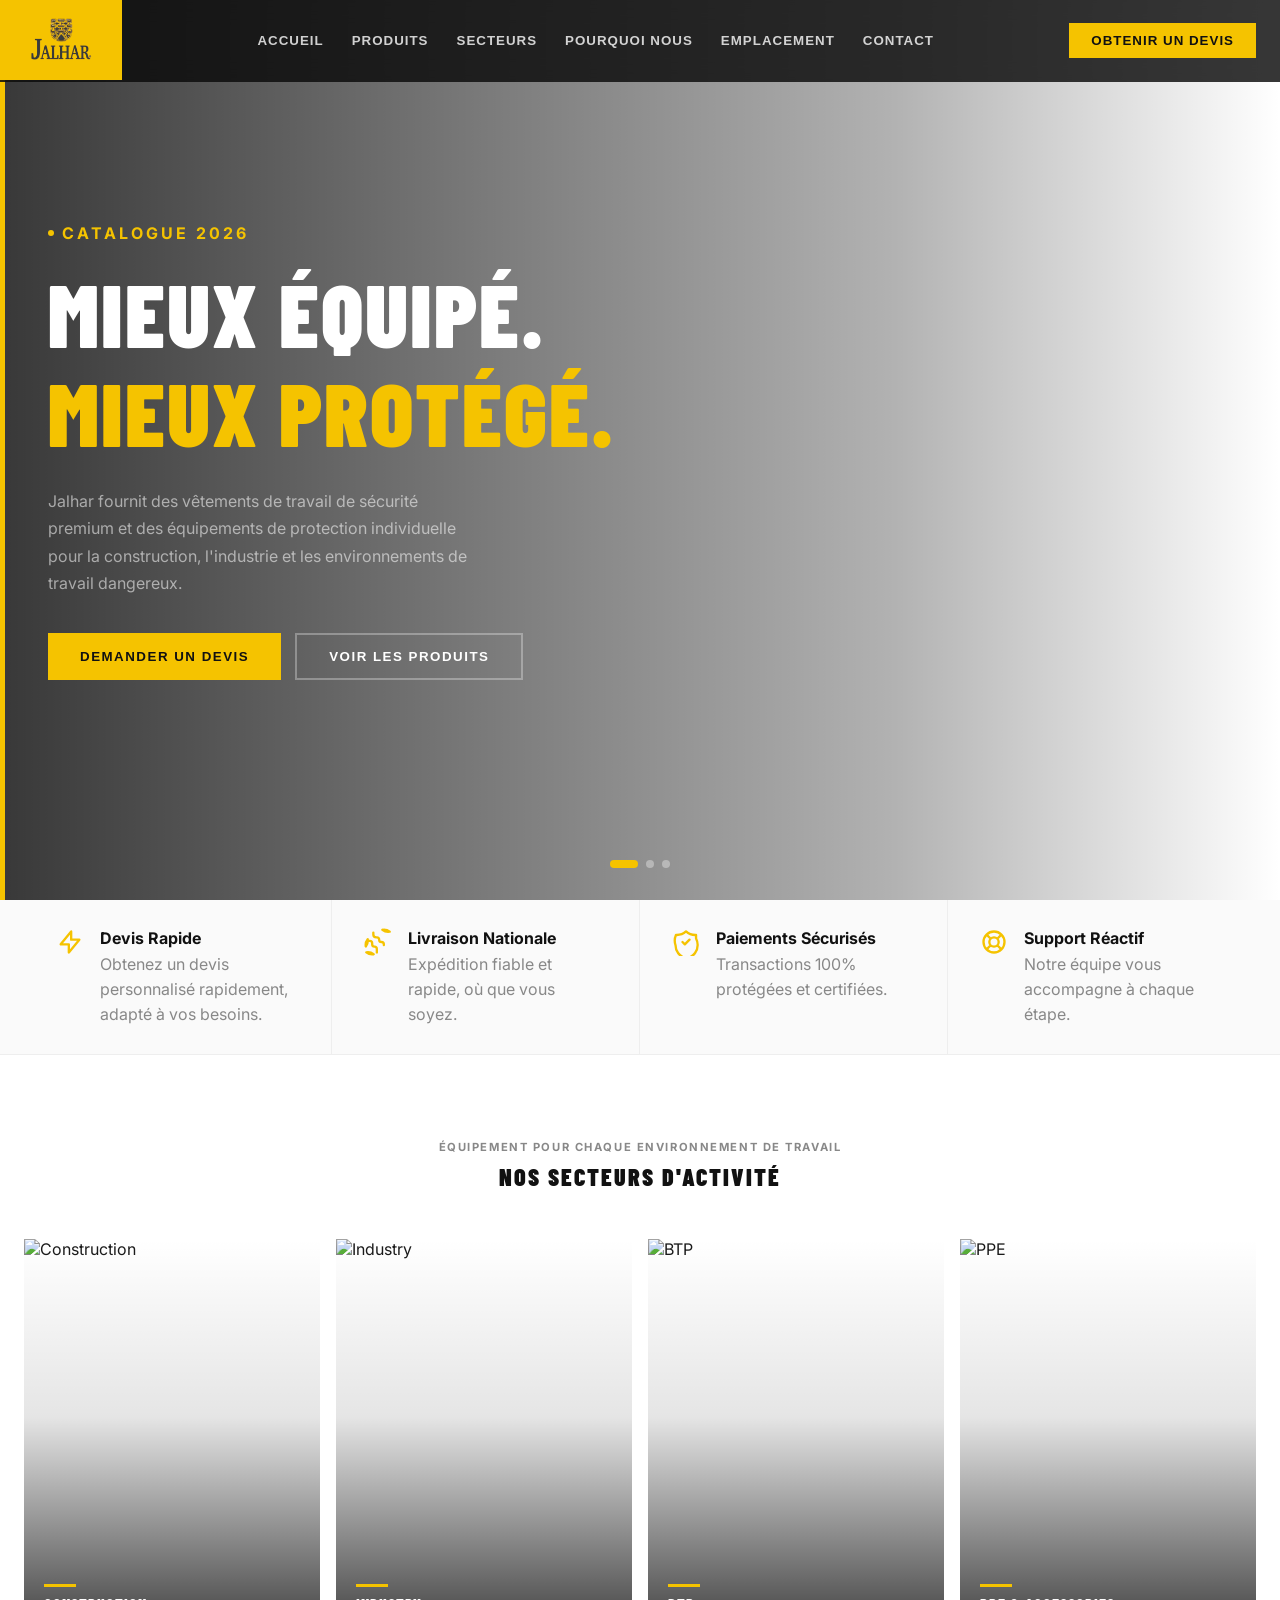
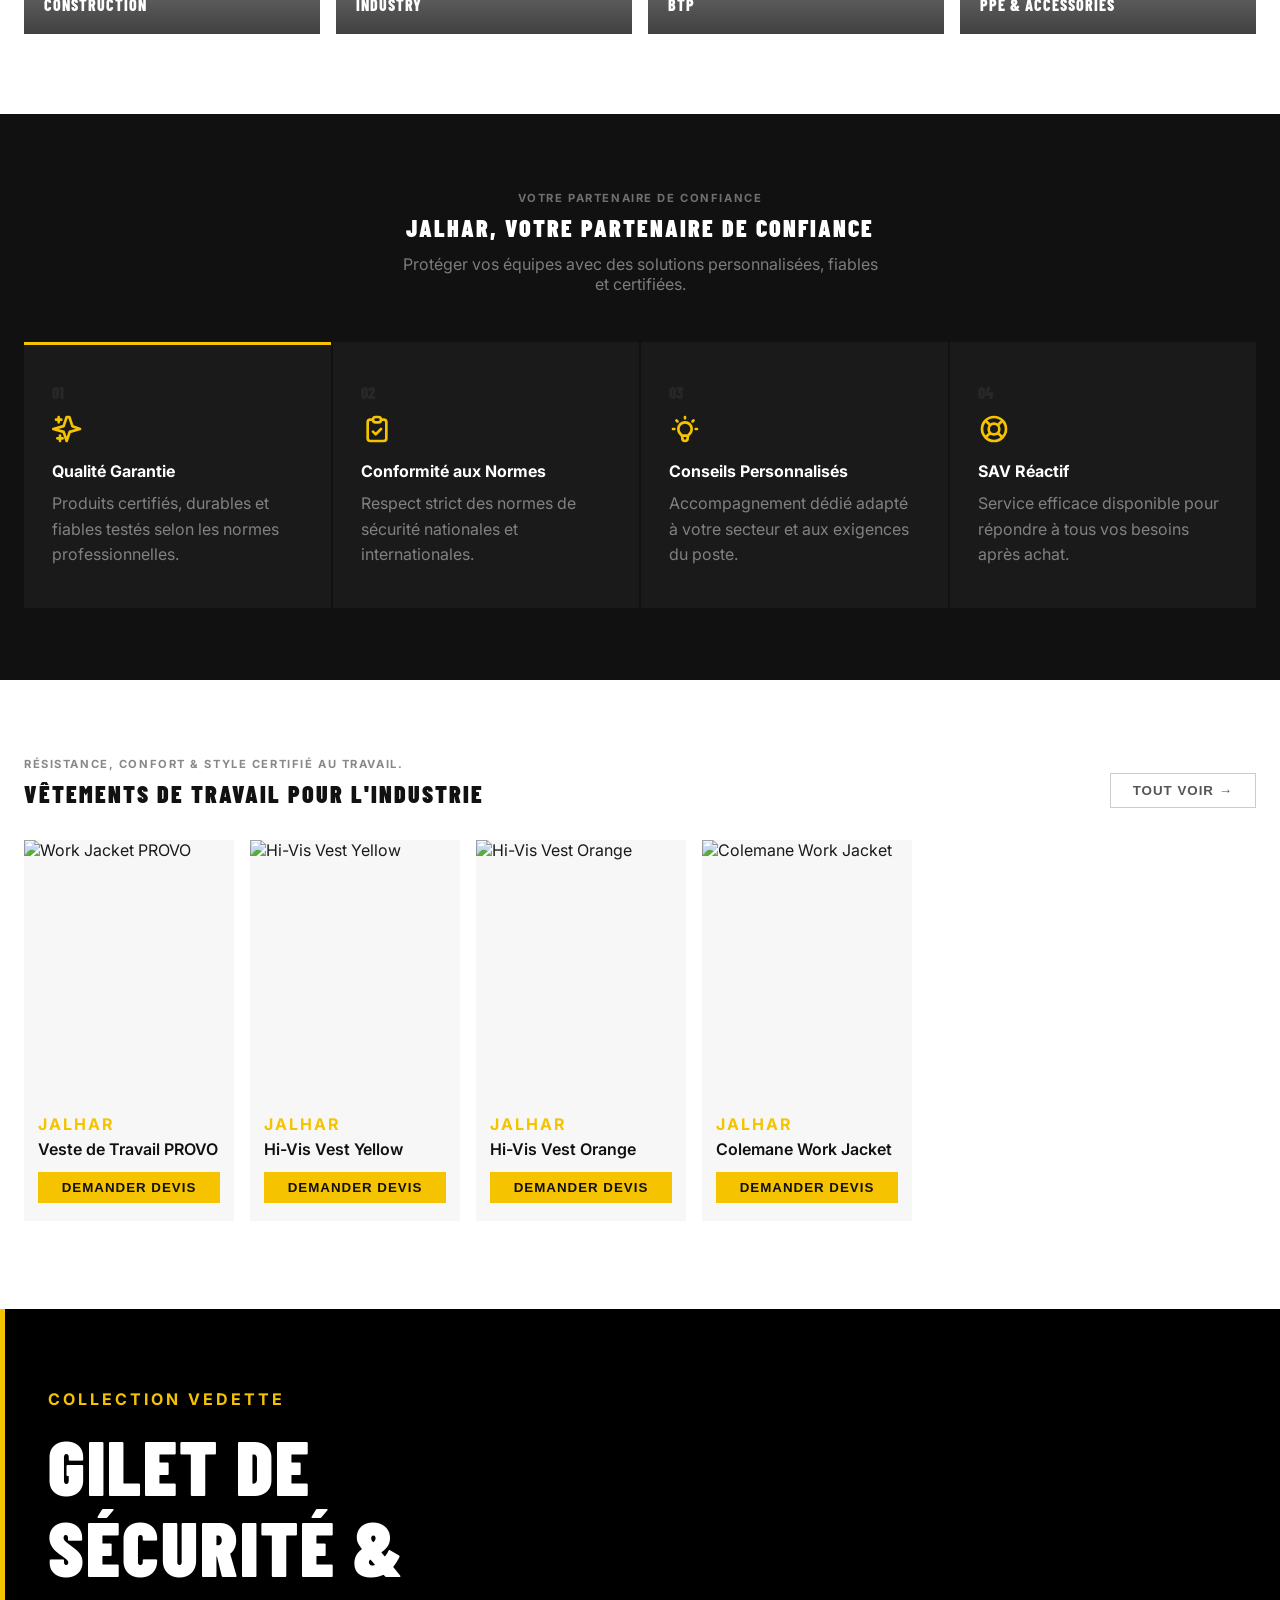
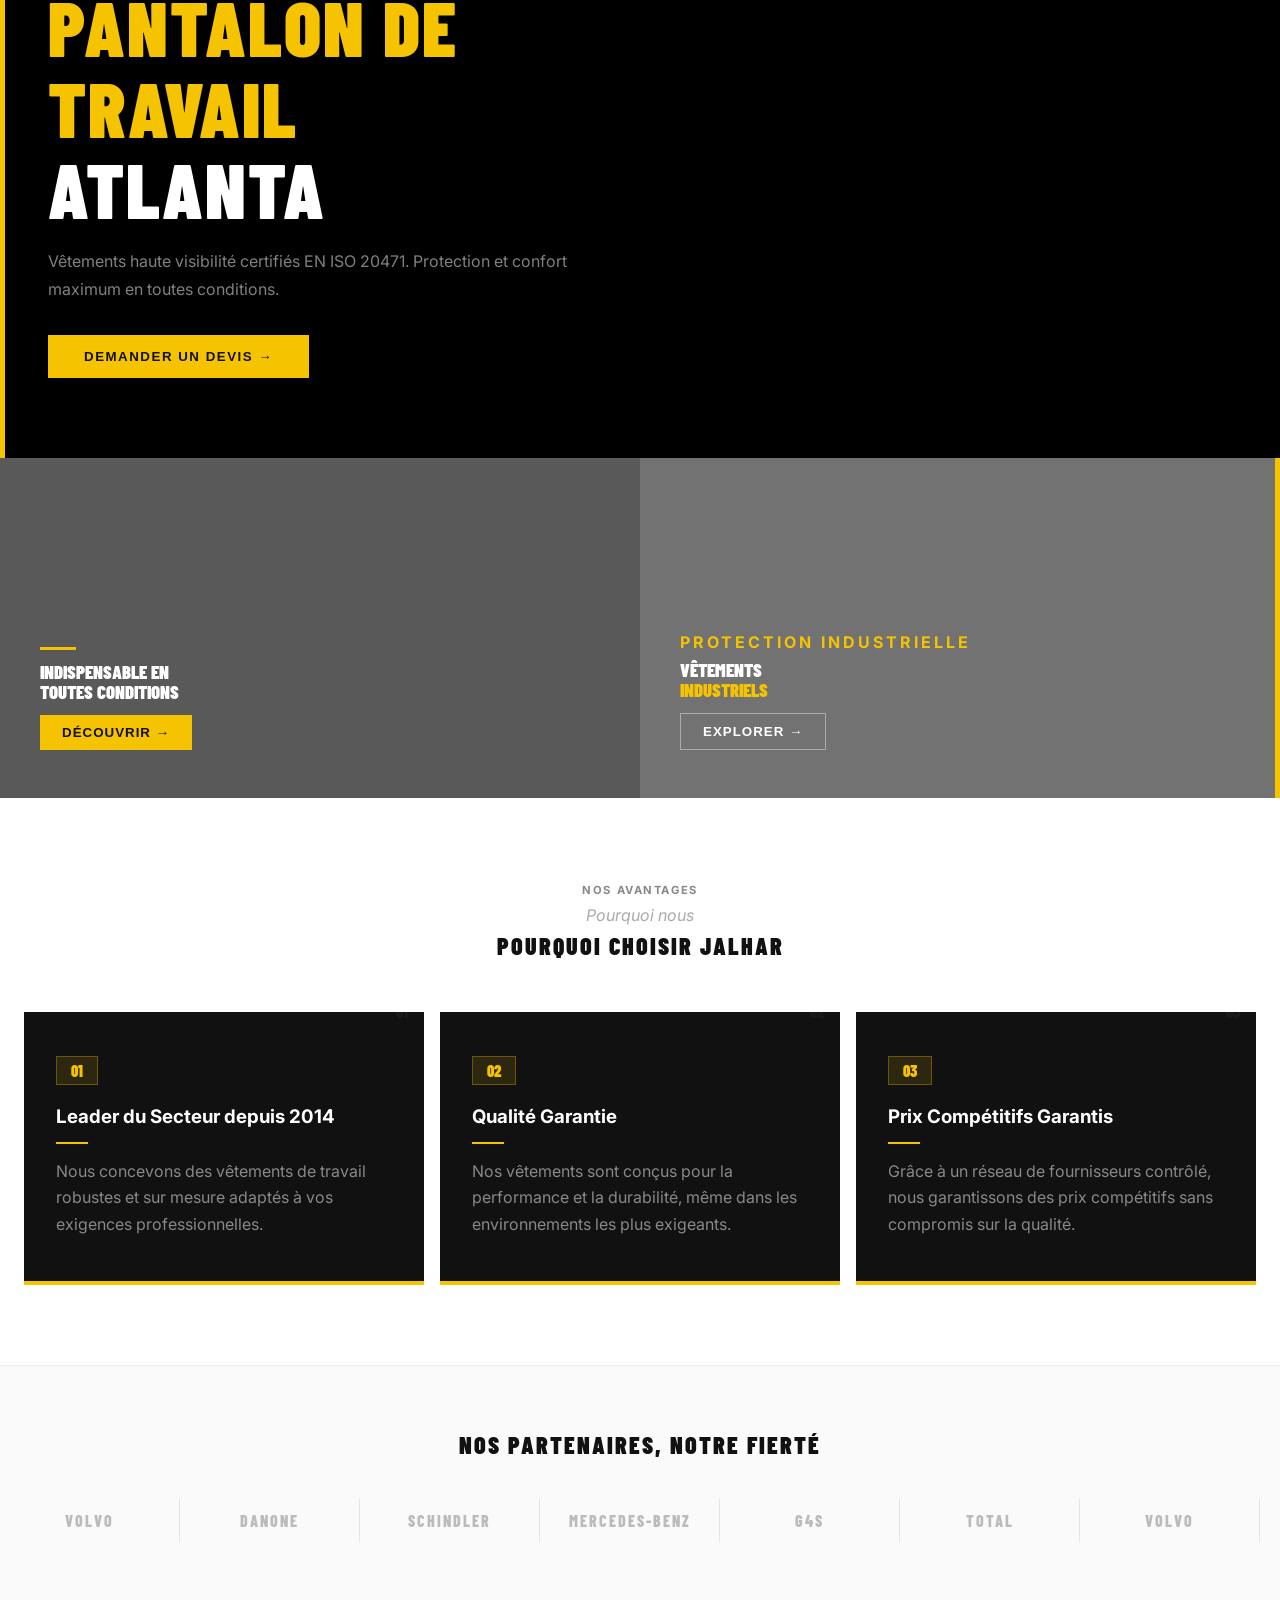
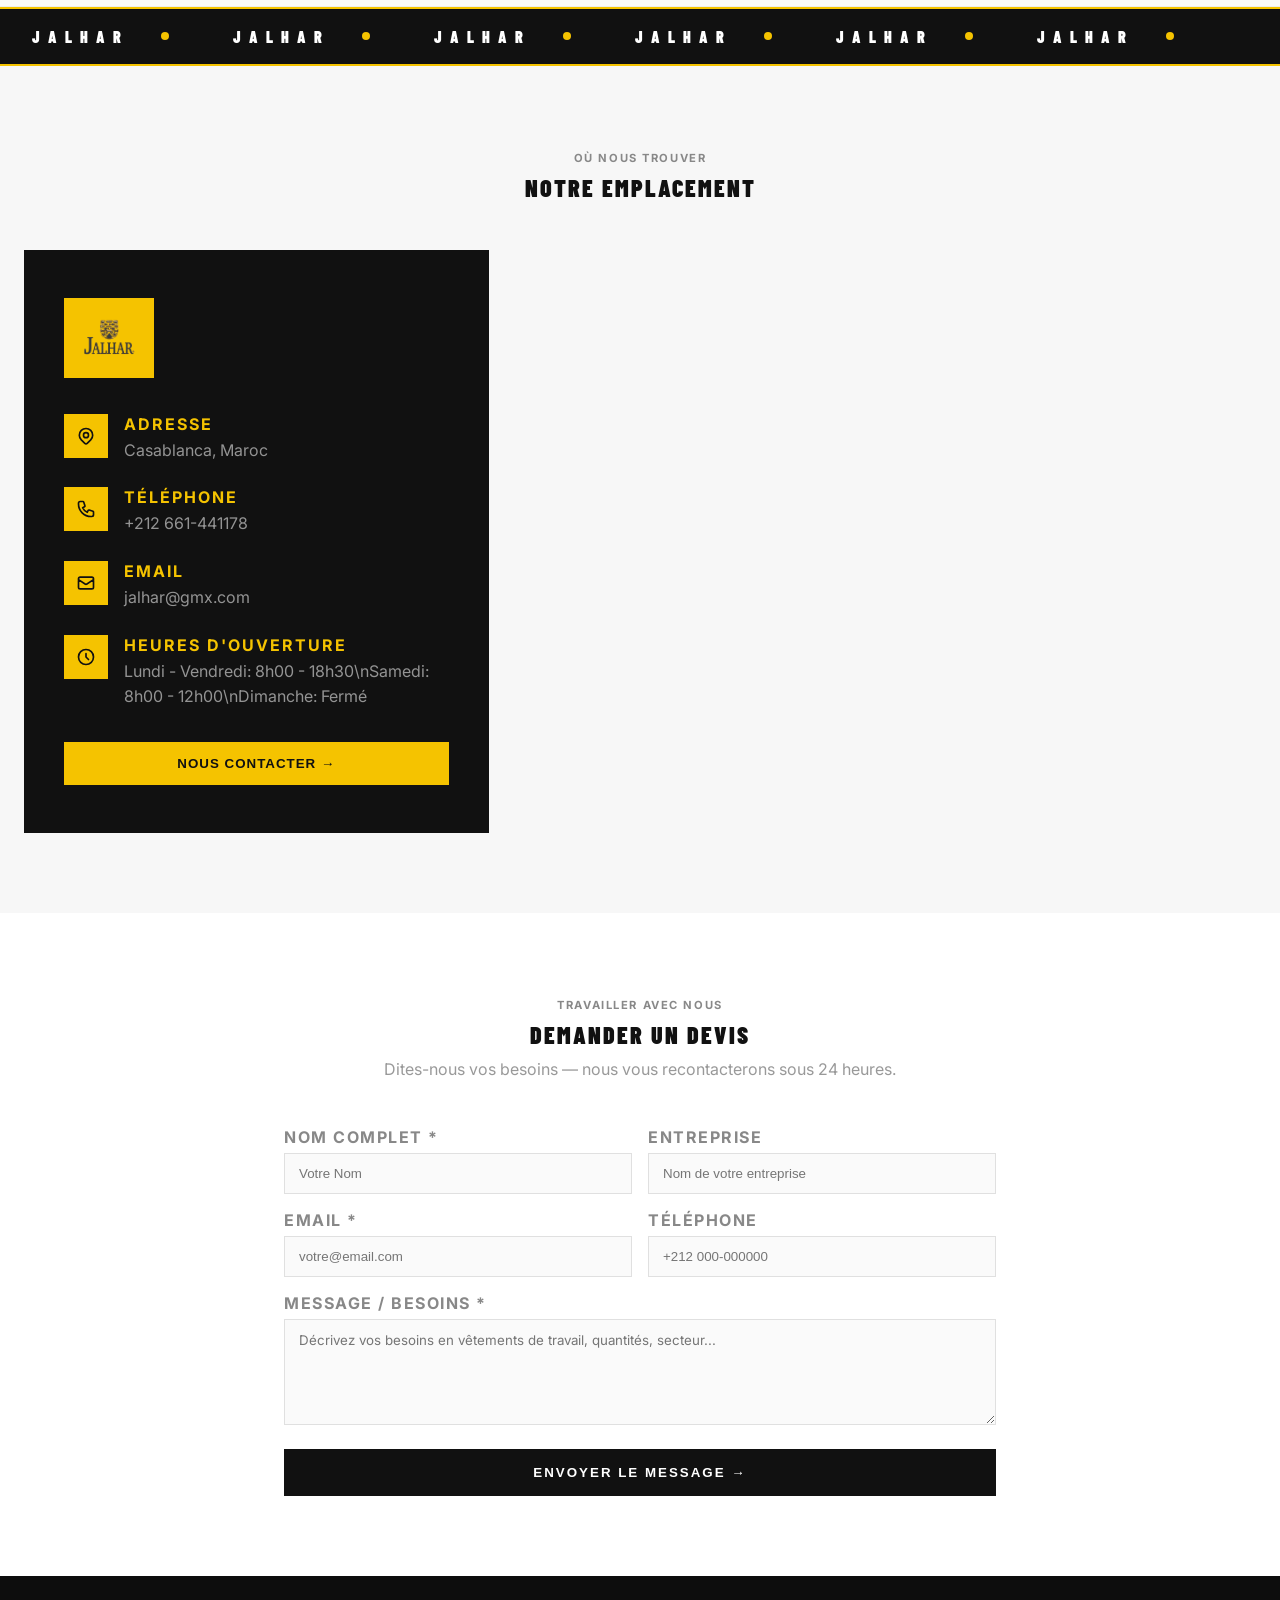
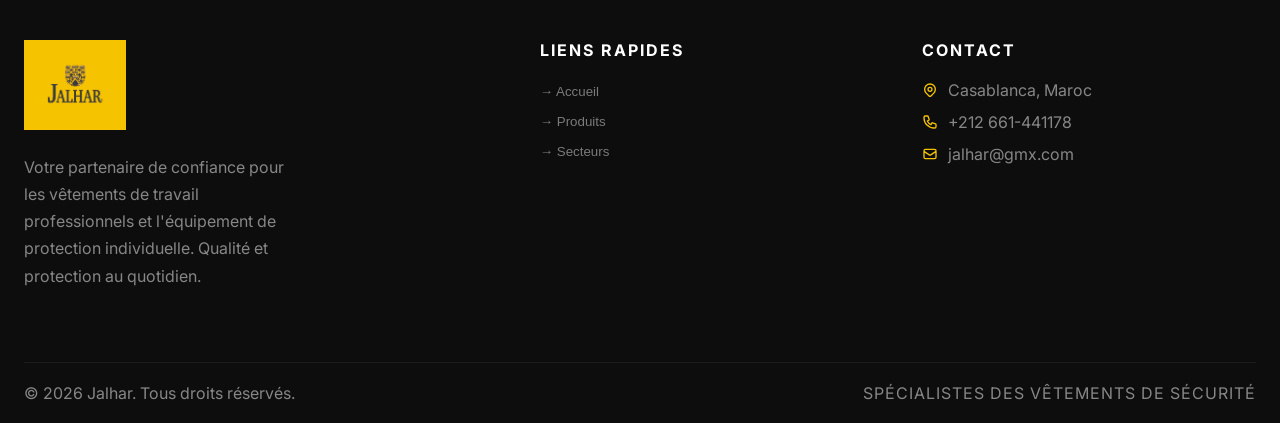
==== commit 6ecab6d6: "Add files via upload" ====
--- a/jalhar.ma/jalhar.ma/index.html
+++ b/jalhar.ma/jalhar.ma/index.html
@@ -139,9 +139,9 @@
         <div style="position: relative; z-index: 2; height: 100%; display: flex; align-items: center;">
             <div class="hero-container" style="max-width: 1280px; margin: 0 auto; padding: 0 48px; width: 100%;">
                 <div style="max-width: 640px;">
-                    <div style="display: inline-flex; align-items: center; gap: 8px; background: rgba(245,195,0,.12); border: 1px solid rgba(245,195,0,.35); color: #F5C300; fontSize: 11px; font-weight: 700; letter-spacing: 3px; text-transform: uppercase; padding: 6px 14px; margin-bottom: 20px;">
+                    <div style="display: inline-flex; align-items: center; gap: 8px; color: #F5C300; fontSize: 11px; font-weight: 700; letter-spacing: 3px; text-transform: uppercase; margin-bottom: 20px;">
                         <span style="width: 6px; height: 6px; border-radius: 50%; background: #F5C300; animation: pulse 1.5s infinite;"></span>
-                        <span id="hero-tag">Vêtements de Sécurité Premium</span>
+                        <span>Catalogue 2026</span>
                     </div>
                     <h1 id="hero-title" class="hero-title" style="font-family: 'Barlow Condensed','Impact',sans-serif; font-weight: 900; font-size: clamp(52px,7vw,96px); line-height: 1.1; color: #fff; text-transform: uppercase; margin-bottom: 28px; letter-spacing: 2px;">
                         <span>MIEUX ÉQUIPÉ.</span>
@@ -596,7 +596,6 @@
         let currentSlide = 0;
         const slides = document.querySelectorAll('.hero-slide');
         const dots = document.querySelectorAll('#hero-dots button');
-        const tags = ["Vêtements de Sécurité Premium", "Vêtements Industriels", "Haute Visibilité & EPI"];
         const titles = [
             ["MIEUX ÉQUIPÉ.", "MIEUX PROTÉGÉ."],
             ["DES VÊTEMENTS POUR", "CHAQUE CHANTIER"],
@@ -614,7 +613,6 @@
             dots[currentSlide].style.width = '28px';
             dots[currentSlide].style.background = '#F5C300';
             
-            document.getElementById('hero-tag').innerText = tags[currentSlide];
             const titleH1 = document.getElementById('hero-title');
             titleH1.innerHTML = `<span>${titles[currentSlide][0]}</span><span style="display: block; color: #F5C300;">${titles[currentSlide][1]}</span>`;
         }
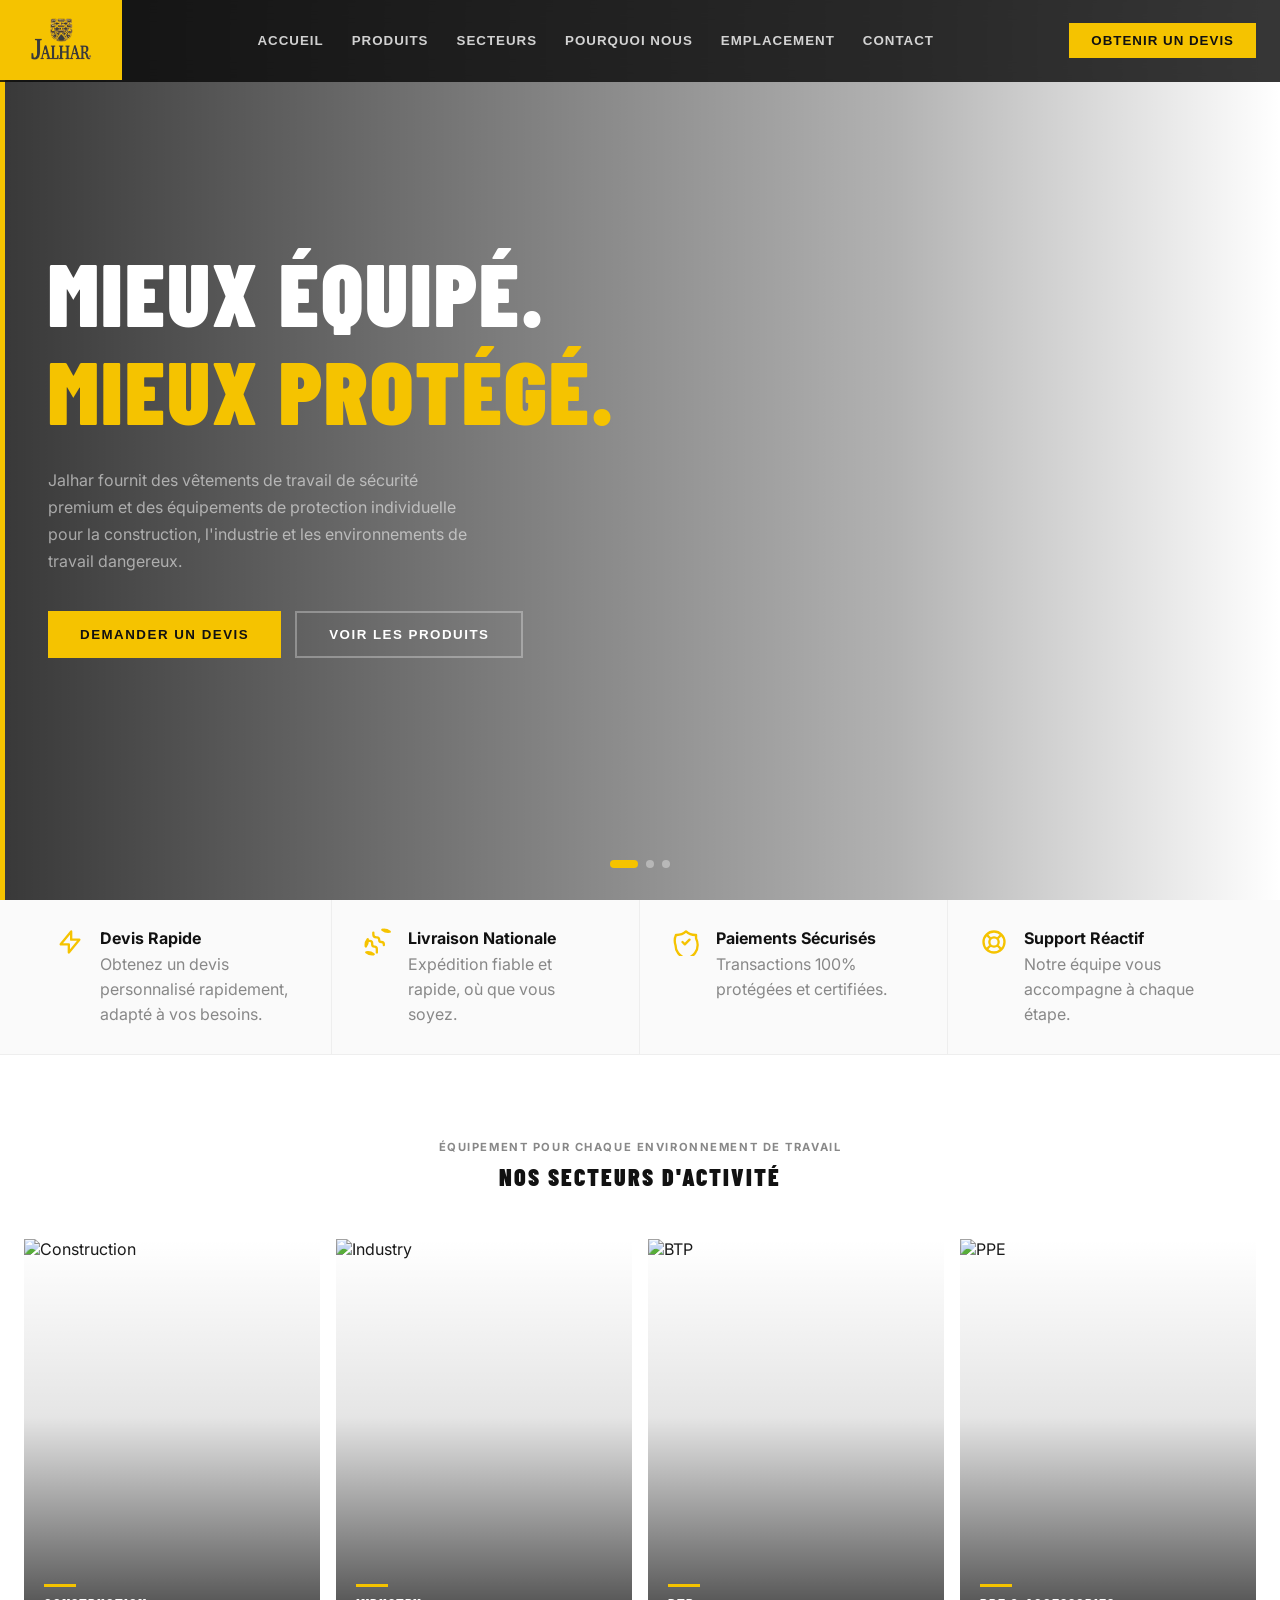
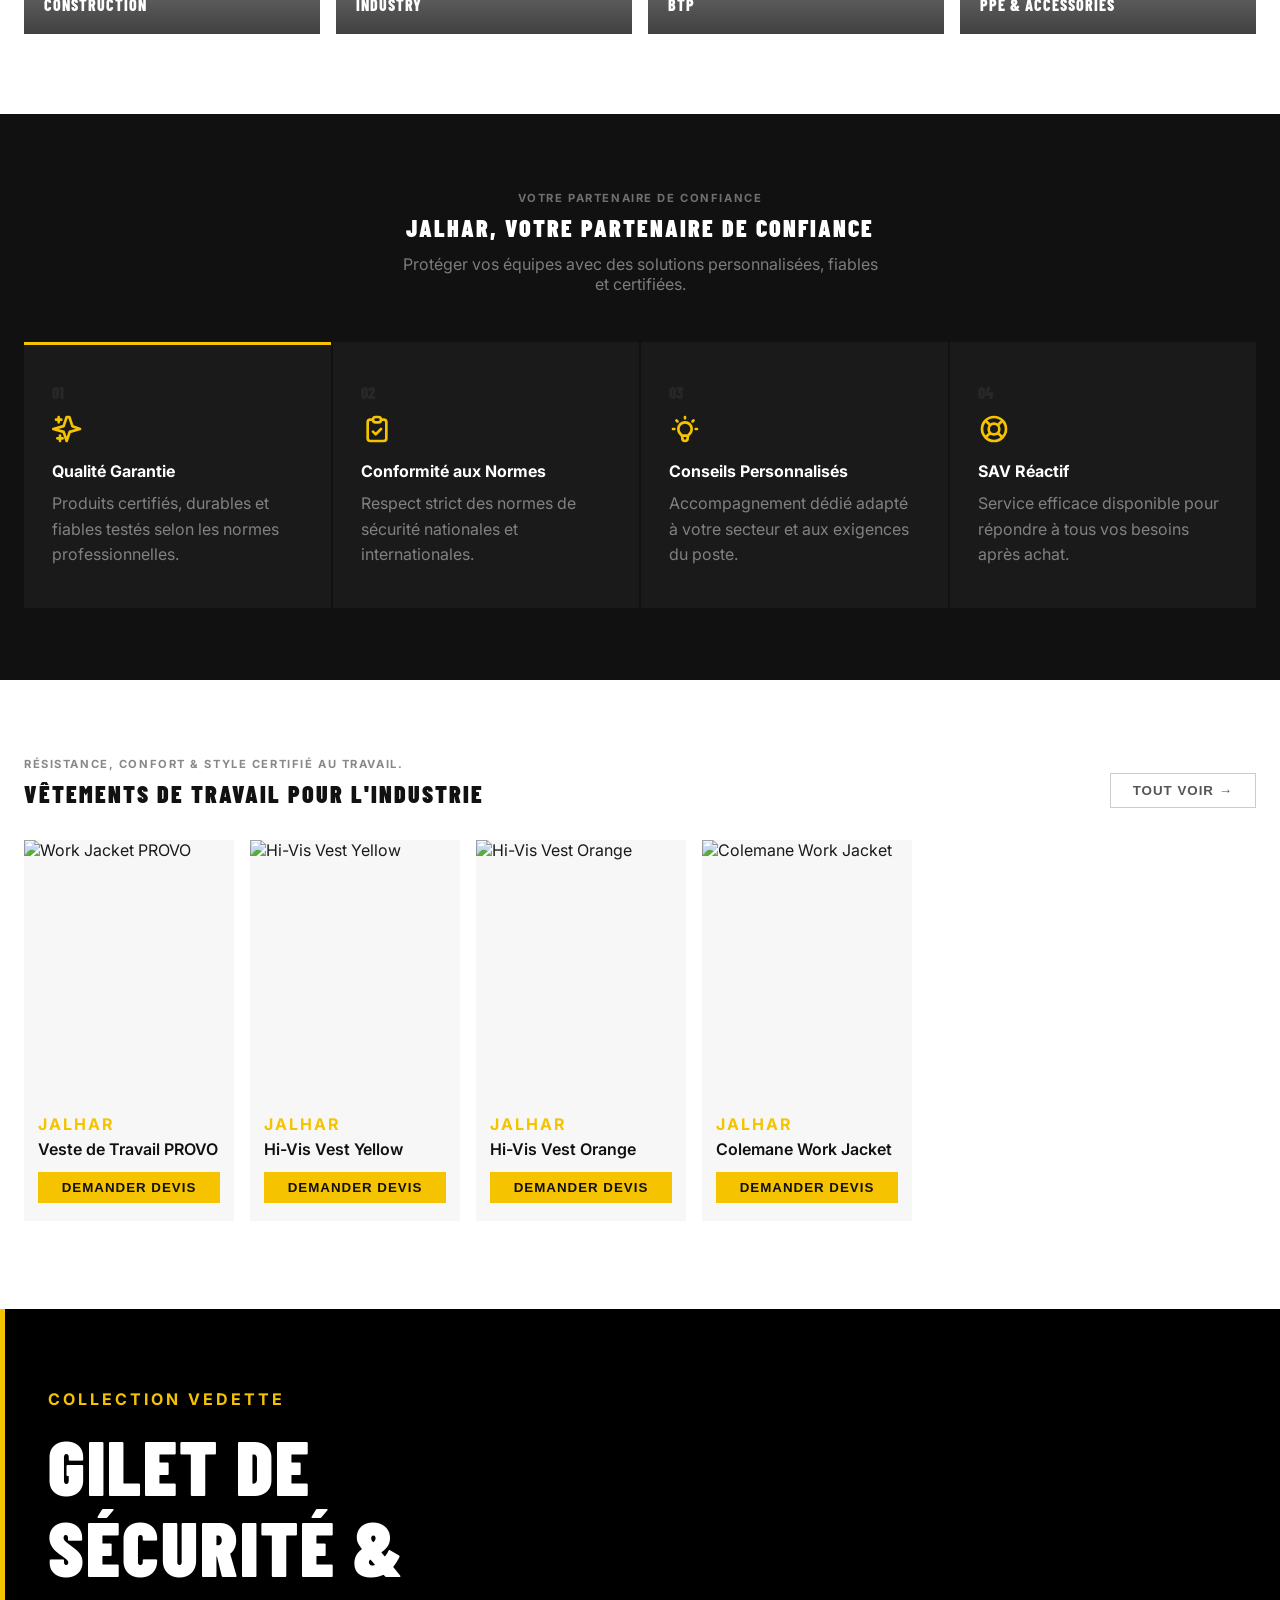
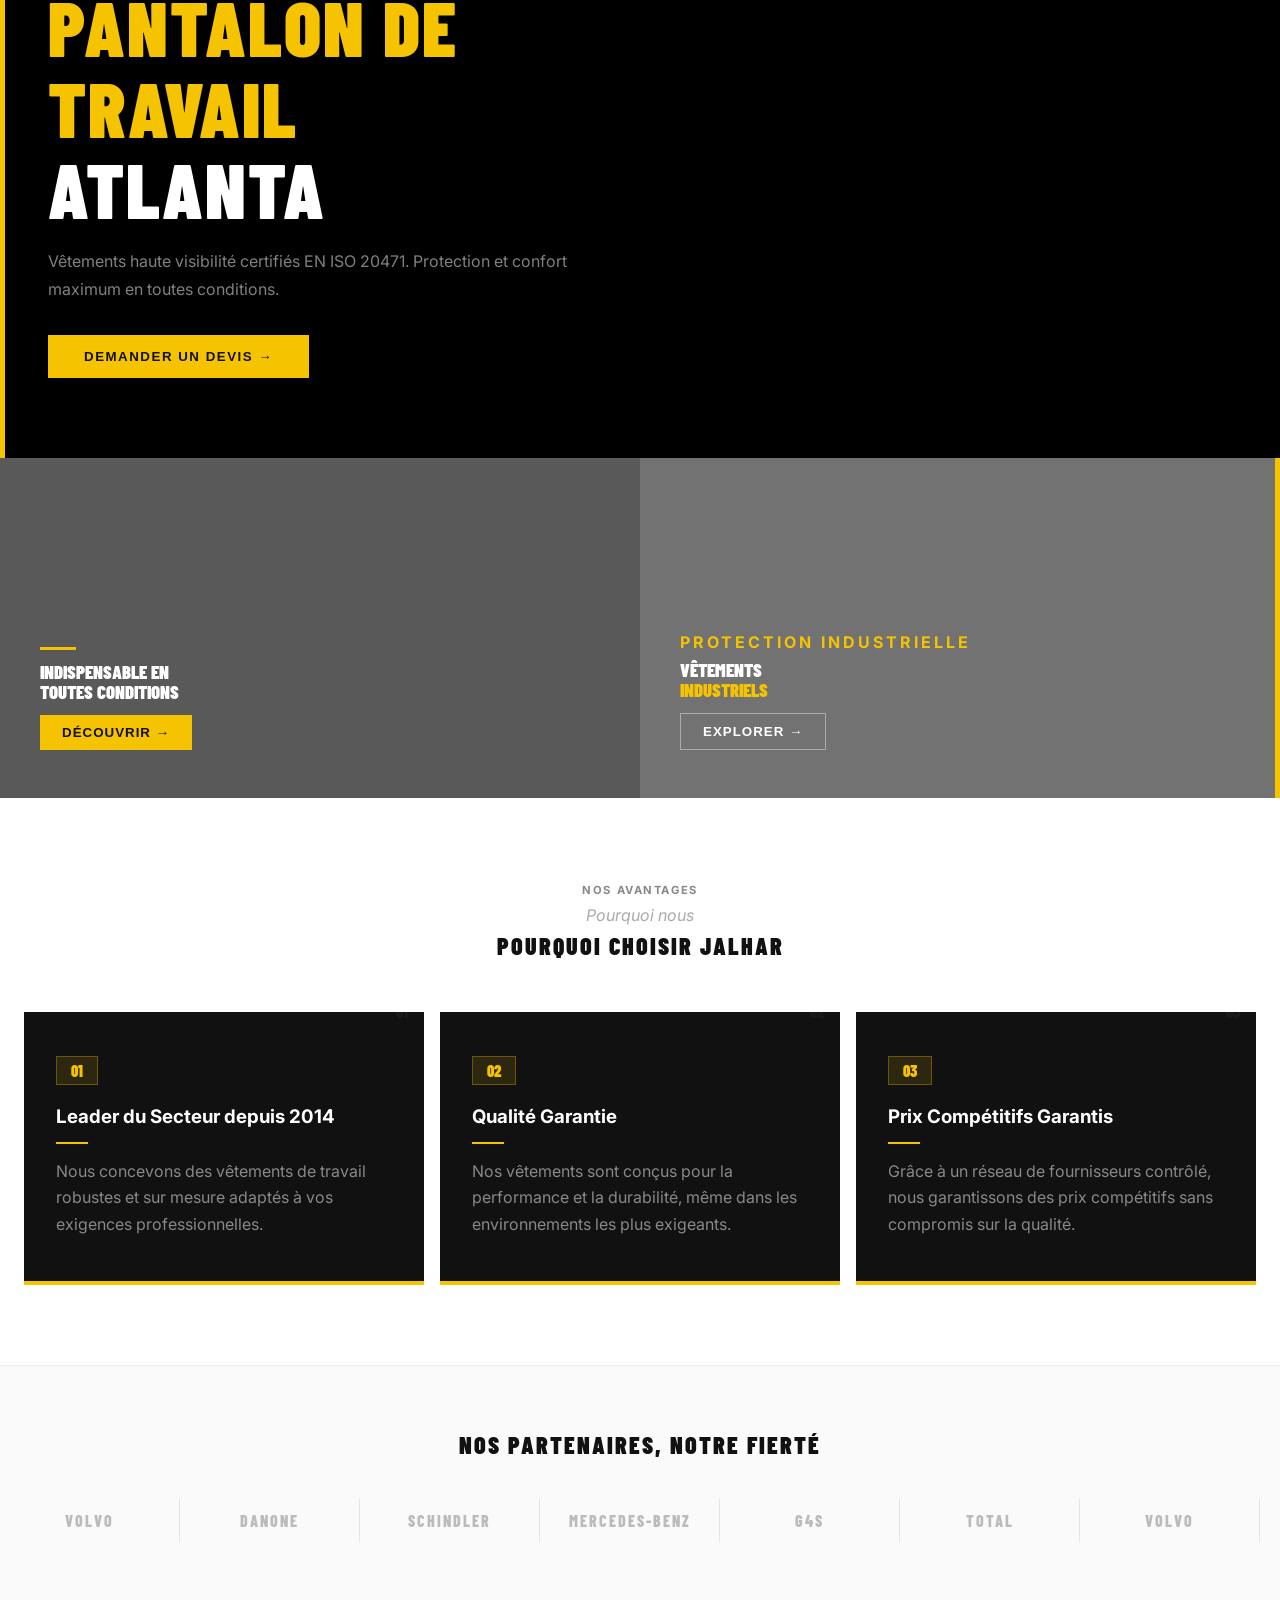
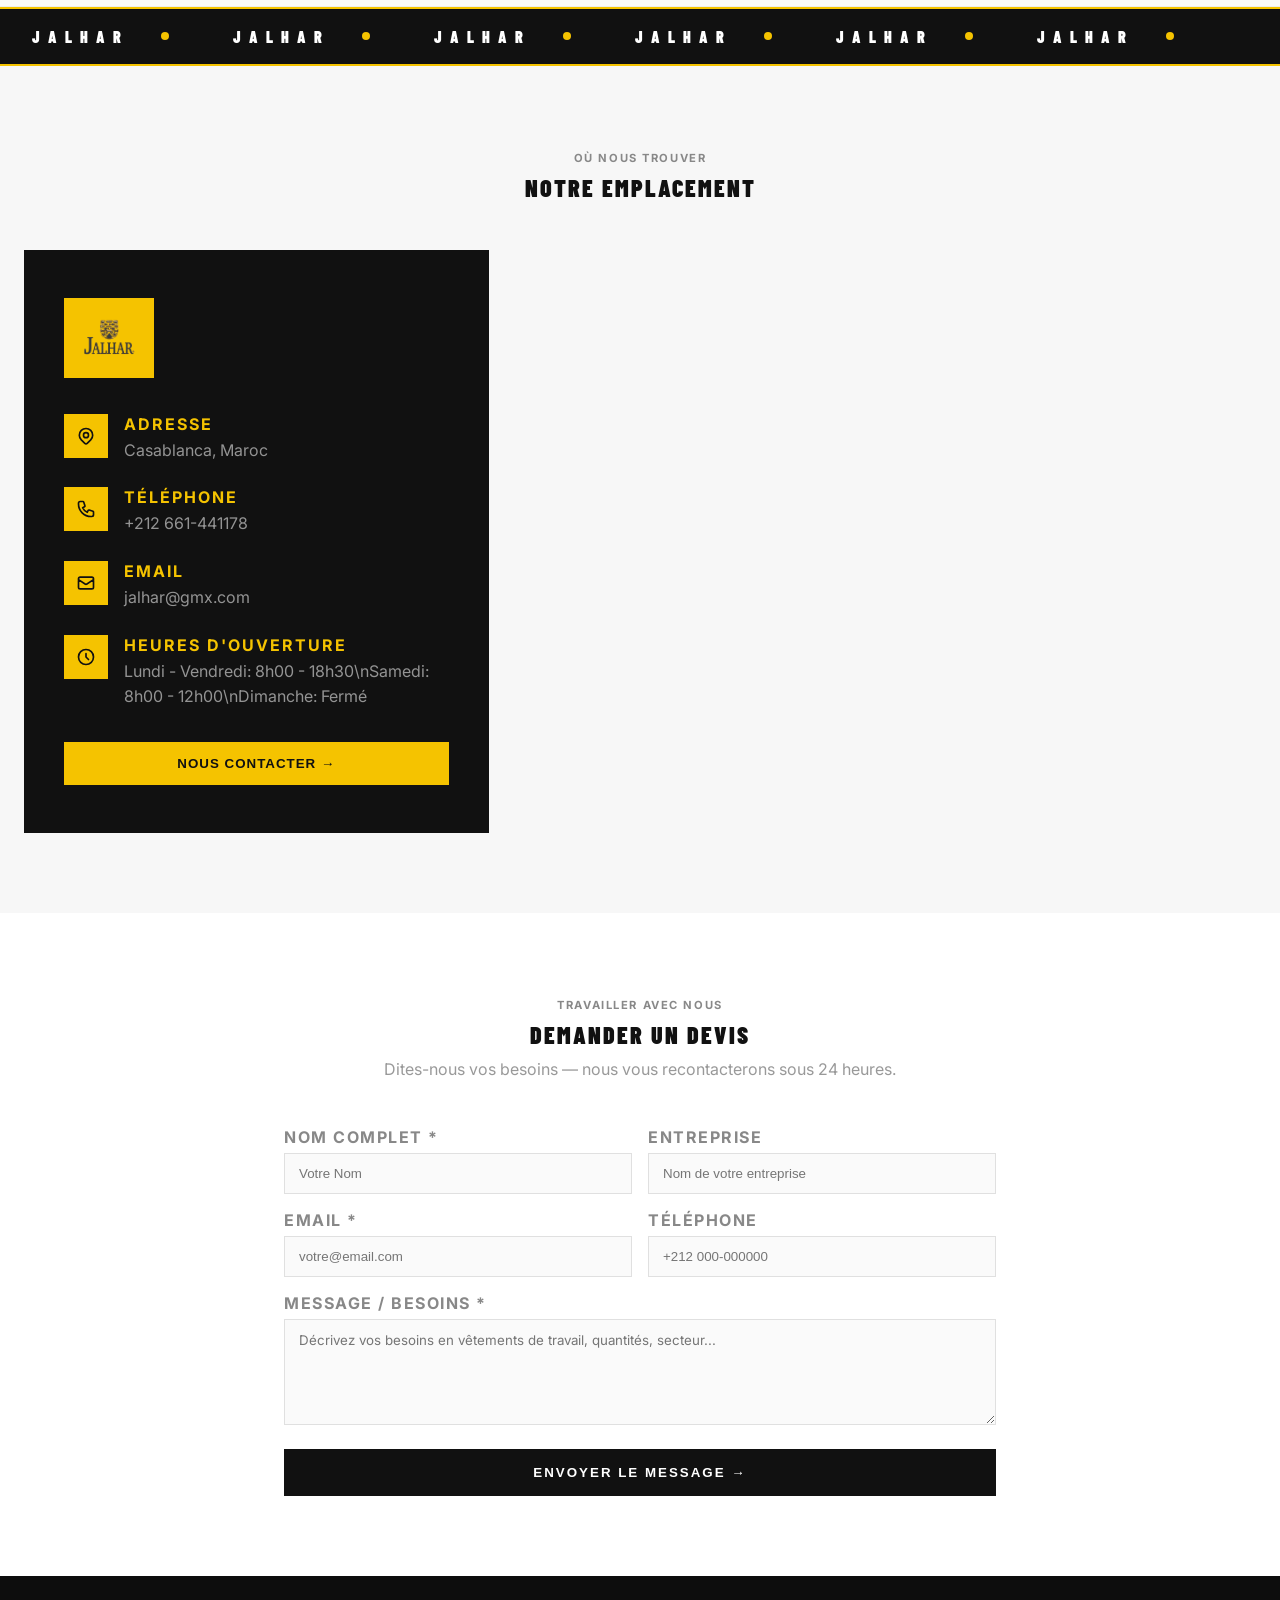
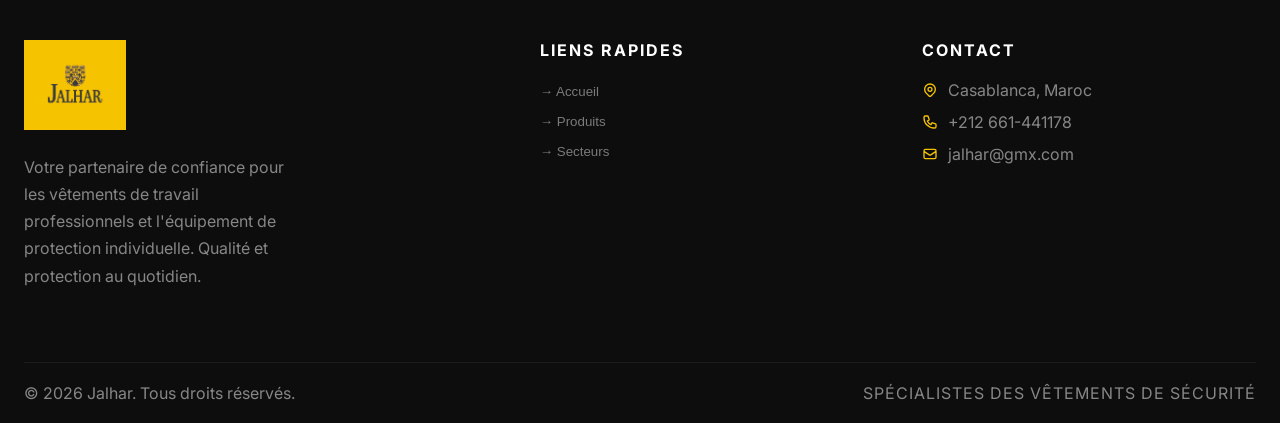
==== commit d8bd3727: "Add files via upload" ====
--- a/jalhar.ma/jalhar.ma/index.html
+++ b/jalhar.ma/jalhar.ma/index.html
@@ -139,10 +139,6 @@
         <div style="position: relative; z-index: 2; height: 100%; display: flex; align-items: center;">
             <div class="hero-container" style="max-width: 1280px; margin: 0 auto; padding: 0 48px; width: 100%;">
                 <div style="max-width: 640px;">
-                    <div style="display: inline-flex; align-items: center; gap: 8px; color: #F5C300; fontSize: 11px; font-weight: 700; letter-spacing: 3px; text-transform: uppercase; margin-bottom: 20px;">
-                        <span style="width: 6px; height: 6px; border-radius: 50%; background: #F5C300; animation: pulse 1.5s infinite;"></span>
-                        <span>Catalogue 2026</span>
-                    </div>
                     <h1 id="hero-title" class="hero-title" style="font-family: 'Barlow Condensed','Impact',sans-serif; font-weight: 900; font-size: clamp(52px,7vw,96px); line-height: 1.1; color: #fff; text-transform: uppercase; margin-bottom: 28px; letter-spacing: 2px;">
                         <span>MIEUX ÉQUIPÉ.</span>
                         <span style="display: block; color: #F5C300;">MIEUX PROTÉGÉ.</span>
